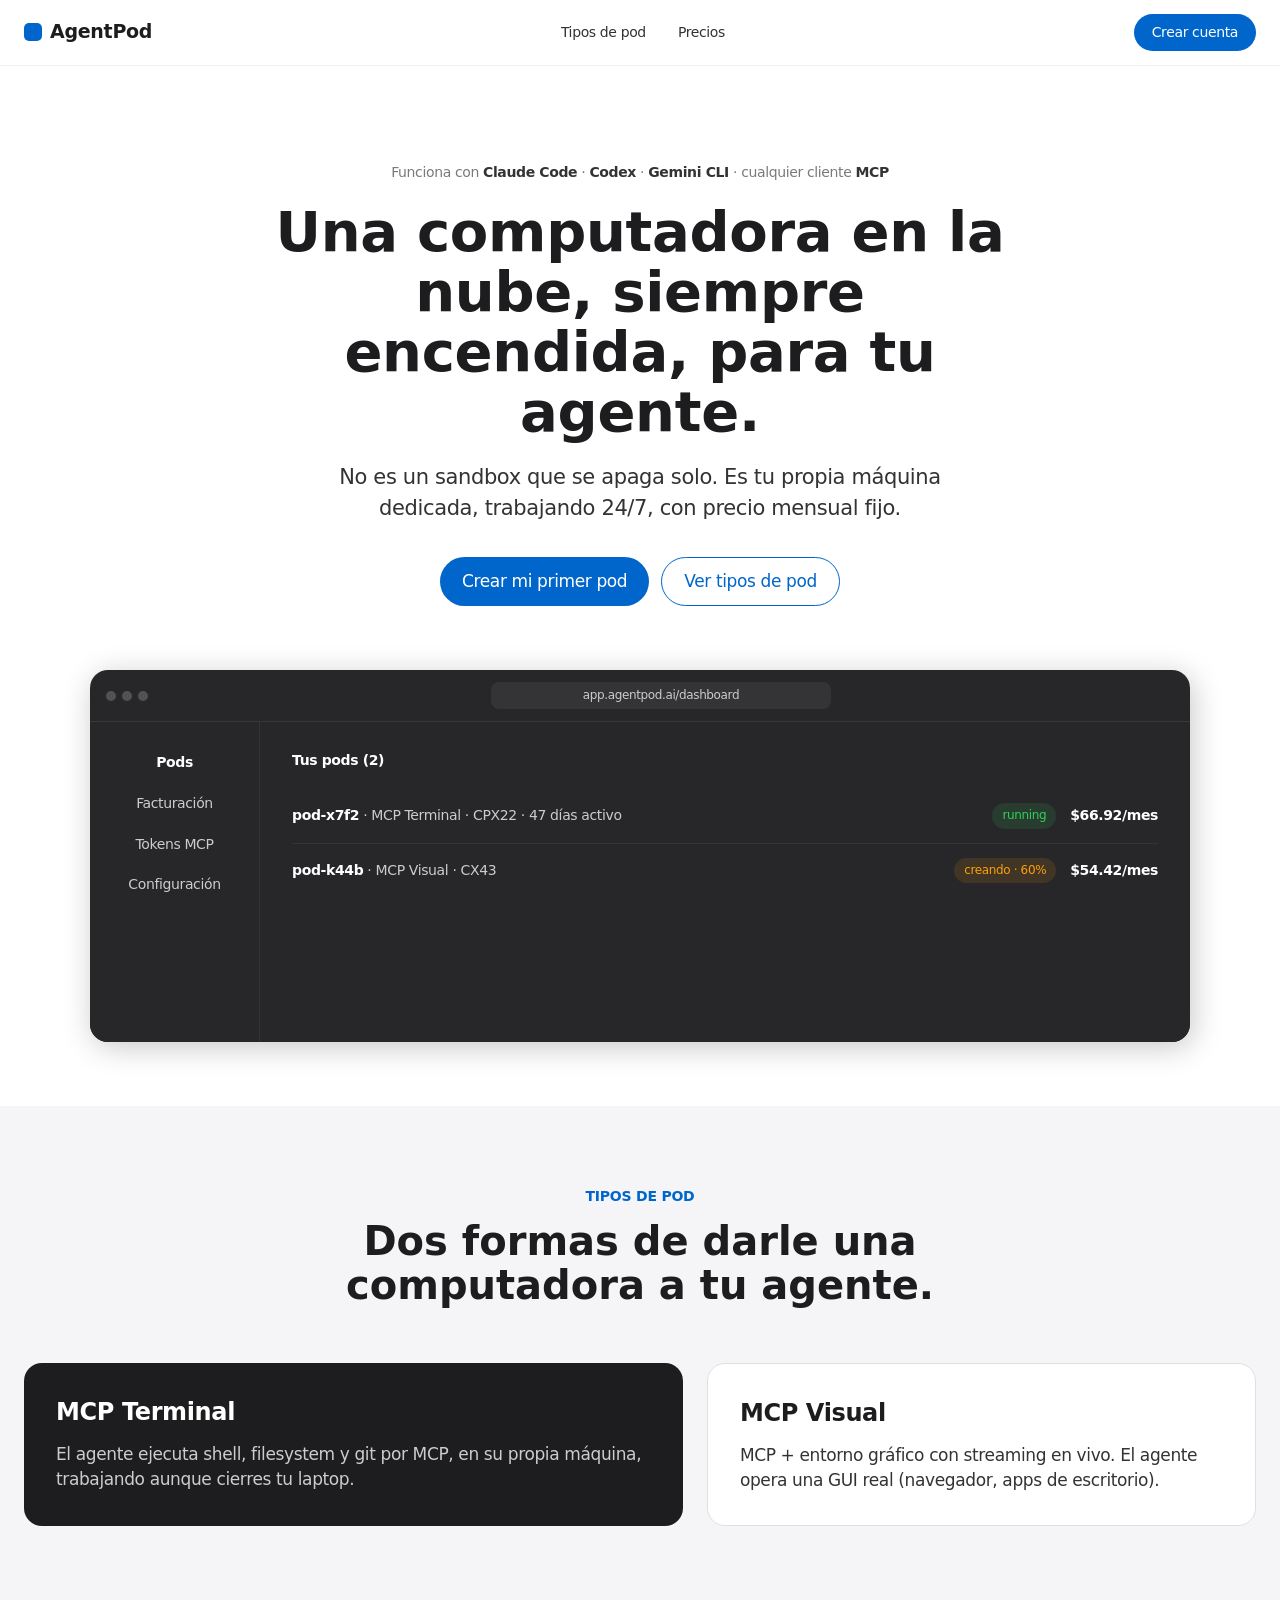
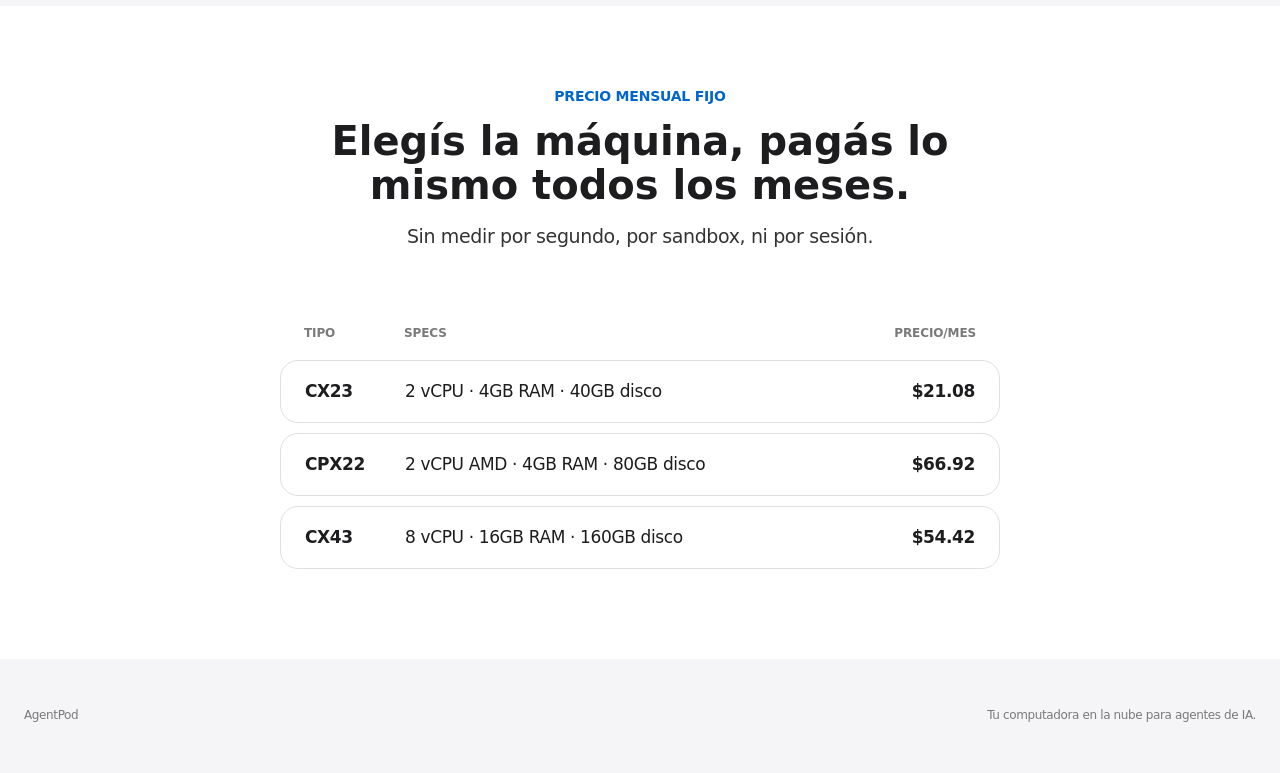
==== index.html @ 6ae2208b "Redesign landing with Apple design system: light theme, single accent, no gradients" ====
<!DOCTYPE html>
<html lang="es">
<head>
<meta charset="UTF-8">
<meta name="viewport" content="width=device-width, initial-scale=1.0">
<title>AgentPod — Tu computadora en la nube para agentes de IA</title>
<link rel="stylesheet" href="styles.css">
</head>
<body>

<nav>
  <div class="container">
    <div class="logo"><span class="logo-mark"></span>AgentPod</div>
    <div class="nav-links">
      <a href="#tipos">Tipos de pod</a>
      <a href="#precios">Precios</a>
    </div>
    <a href="#" class="btn btn-primary" style="padding:8px 18px; font-size:14px;">Crear cuenta</a>
  </div>
</nav>

<header class="hero">
  <div class="container">
    <div class="trust-line">Funciona con <b>Claude Code</b> · <b>Codex</b> · <b>Gemini CLI</b> · cualquier cliente <b>MCP</b></div>
    <h1 class="hero-title">Una computadora en la nube, siempre encendida, para tu agente.</h1>
    <p class="subtitle">No es un sandbox que se apaga solo. Es tu propia máquina dedicada, trabajando 24/7, con precio mensual fijo.</p>
    <div class="cta-row">
      <a href="#" class="btn btn-primary">Crear mi primer pod</a>
      <a href="#tipos" class="btn btn-secondary">Ver tipos de pod</a>
    </div>

    <div class="product-shot">
      <div class="browser-chrome">
        <div class="browser-bar">
          <div class="browser-dots"><span></span><span></span><span></span></div>
          <div class="browser-url">app.agentpod.ai/dashboard</div>
        </div>
        <div class="app-body">
          <div class="app-sidebar">
            <div class="active">Pods</div>
            <div>Facturación</div>
            <div>Tokens MCP</div>
            <div>Configuración</div>
          </div>
          <div class="app-main">
            <div class="app-main-title">Tus pods (2)</div>
            <div class="pod-item">
              <div><span class="pod-id">pod-x7f2</span> · MCP Terminal · CPX22 · 47 días activo</div>
              <div style="display:flex; align-items:center; gap:14px;">
                <span class="pod-status running">running</span>
                <span class="pod-price">$66.92/mes</span>
              </div>
            </div>
            <div class="pod-item">
              <div><span class="pod-id">pod-k44b</span> · MCP Visual · CX43</div>
              <div style="display:flex; align-items:center; gap:14px;">
                <span class="pod-status creating">creando · 60%</span>
                <span class="pod-price">$54.42/mes</span>
              </div>
            </div>
          </div>
        </div>
      </div>
    </div>
  </div>
</header>

<section id="tipos" class="parchment">
  <div class="container">
    <div class="eyebrow">TIPOS DE POD</div>
    <h2 class="section-title">Dos formas de darle una computadora a tu agente.</h2>
    <div class="pod-types">
      <div class="pod-card featured">
        <h3>MCP Terminal</h3>
        <p>El agente ejecuta shell, filesystem y git por MCP, en su propia máquina, trabajando aunque cierres tu laptop.</p>
      </div>
      <div class="pod-card">
        <h3>MCP Visual</h3>
        <p>MCP + entorno gráfico con streaming en vivo. El agente opera una GUI real (navegador, apps de escritorio).</p>
      </div>
    </div>
  </div>
</section>

<section id="precios" class="light">
  <div class="container">
    <div class="eyebrow">PRECIO MENSUAL FIJO</div>
    <h2 class="section-title">Elegís la máquina, pagás lo mismo todos los meses.</h2>
    <p class="section-sub">Sin medir por segundo, por sandbox, ni por sesión.</p>
    <div class="pricing-table">
      <div class="price-row header">
        <div>tipo</div>
        <div>specs</div>
        <div class="price">precio/mes</div>
      </div>
      <div class="price-row">
        <div class="type">CX23</div>
        <div>2 vCPU · 4GB RAM · 40GB disco</div>
        <div class="price">$21.08</div>
      </div>
      <div class="price-row">
        <div class="type">CPX22</div>
        <div>2 vCPU AMD · 4GB RAM · 80GB disco</div>
        <div class="price">$66.92</div>
      </div>
      <div class="price-row">
        <div class="type">CX43</div>
        <div>8 vCPU · 16GB RAM · 160GB disco</div>
        <div class="price">$54.42</div>
      </div>
    </div>
  </div>
</section>

<footer>
  <div class="container">
    <div>AgentPod</div>
    <div>Tu computadora en la nube para agentes de IA.</div>
  </div>
</footer>

</body>
</html>
---- styles.css ----
:root {
  --blue: #0066cc;
  --blue-focus: #0071e3;
  --white: #ffffff;
  --parchment: #f5f5f7;
  --pearl: #fafafc;
  --tile-dark-1: #272729;
  --tile-dark-2: #2a2a2c;
  --ink: #1d1d1f;
  --white-text: #ffffff;
  --muted-dark: #cccccc;
  --muted-light: #333333;
  --disabled: #7a7a7a;
  --divider: #f0f0f0;
  --hairline: #e0e0e0;
}

* { margin: 0; padding: 0; box-sizing: border-box; }

body {
  font-family: -apple-system, BlinkMacSystemFont, "SF Pro Text", "Inter", system-ui, sans-serif;
  font-size: 17px;
  line-height: 1.47;
  letter-spacing: -0.374px;
  color: var(--ink);
  background: var(--white);
  -webkit-font-smoothing: antialiased;
}

.display { font-family: -apple-system, BlinkMacSystemFont, "SF Pro Display", "Inter", system-ui, sans-serif; }

.container { max-width: 1440px; margin: 0 auto; padding: 0 24px; }

/* NAV */
nav {
  position: sticky; top: 0; z-index: 10;
  background: rgba(255,255,255,0.8);
  backdrop-filter: blur(20px);
  border-bottom: 1px solid var(--divider);
  padding: 14px 0;
}
nav .container { display: flex; justify-content: space-between; align-items: center; }
.logo { font-family: -apple-system, BlinkMacSystemFont, "SF Pro Display", system-ui, sans-serif; font-weight: 600; font-size: 19px; letter-spacing: -0.28px; display: flex; align-items: center; gap: 8px; color: var(--ink); }
.logo-mark { width: 18px; height: 18px; border-radius: 5px; background: var(--blue); flex-shrink: 0; }
.nav-links { display: flex; gap: 32px; font-size: 14px; color: var(--muted-light); }
.nav-links a { color: inherit; text-decoration: none; }
.nav-links a:hover { color: var(--ink); }

/* BUTTONS */
.btn {
  display: inline-flex; align-items: center; justify-content: center;
  font-size: 17px; font-weight: 400;
  padding: 11px 22px;
  border-radius: 9999px;
  text-decoration: none;
  cursor: pointer;
  transition: transform 0.15s;
}
.btn:active { transform: scale(0.95); }
.btn-primary { background: var(--blue); color: var(--white-text); border: none; }
.btn-primary:hover { background: #0071e3; }
.btn-secondary { background: transparent; color: var(--blue); border: 1px solid var(--blue); }
.btn-utility { background: var(--ink); color: var(--white-text); font-size: 14px; padding: 8px 15px; border-radius: 8px; }

/* HERO */
header.hero { padding: 96px 0 64px; text-align: center; background: var(--white); }
.trust-line { font-size: 14px; color: var(--disabled); margin-bottom: 20px; }
.trust-line b { color: var(--muted-light); font-weight: 600; }
h1.hero-title {
  font-family: -apple-system, BlinkMacSystemFont, "SF Pro Display", system-ui, sans-serif;
  font-size: 56px; font-weight: 600; line-height: 1.07; letter-spacing: -0.28px;
  max-width: 780px; margin: 0 auto;
}
.hero-title .accent { color: var(--blue); }
.subtitle { font-size: 21px; font-weight: 300; line-height: 1.5; color: var(--muted-light); max-width: 620px; margin: 20px auto 0; }
.cta-row { margin-top: 32px; display: flex; gap: 12px; justify-content: center; }

/* PRODUCT SHOT — the ONE shadow in the whole system */
.product-shot {
  margin: 64px auto 0;
  max-width: 1100px;
  border-radius: 18px;
  overflow: hidden;
  box-shadow: 3px 5px 30px 0 rgba(0,0,0,0.22);
}
.browser-chrome { background: var(--tile-dark-1); }
.browser-bar { display: flex; align-items: center; padding: 12px 16px; border-bottom: 1px solid rgba(255,255,255,0.08); }
.browser-dots { display: flex; gap: 6px; }
.browser-dots span { width: 10px; height: 10px; border-radius: 50%; background: rgba(255,255,255,0.2); }
.browser-url { font-size: 12px; color: var(--muted-dark); background: rgba(255,255,255,0.06); border-radius: 8px; padding: 5px 14px; flex: 1; max-width: 340px; margin: 0 auto; text-align: center; }
.app-body { display: flex; background: var(--tile-dark-1); min-height: 320px; }
.app-sidebar { width: 170px; flex-shrink: 0; border-right: 1px solid rgba(255,255,255,0.06); padding: 20px 0; }
.app-sidebar div { padding: 10px 20px; font-size: 14px; color: var(--muted-dark); }
.app-sidebar div.active { color: var(--white-text); font-weight: 600; }
.app-main { flex: 1; padding: 28px 32px; text-align: left; }
.app-main-title { font-size: 14px; font-weight: 600; color: var(--white-text); margin-bottom: 18px; }
.pod-item { display: flex; align-items: center; justify-content: space-between; padding: 14px 0; border-bottom: 1px solid rgba(255,255,255,0.06); font-size: 14px; color: var(--muted-dark); }
.pod-item:last-child { border-bottom: none; }
.pod-id { font-weight: 600; color: var(--white-text); }
.pod-status { font-size: 12px; padding: 4px 10px; border-radius: 9999px; }
.pod-status.running { color: #30d158; background: rgba(48,209,88,0.12); }
.pod-status.creating { color: #ff9f0a; background: rgba(255,159,10,0.12); }
.pod-price { font-weight: 600; color: var(--white-text); }

/* SECTIONS — alternating tiles, no borders as dividers */
section { padding: 80px 0; }
section.light { background: var(--white); }
section.parchment { background: var(--parchment); }
section.dark { background: var(--tile-dark-1); color: var(--white-text); }
.eyebrow { font-size: 14px; font-weight: 600; letter-spacing: -0.224px; color: var(--blue); margin-bottom: 12px; text-align: center; }
section.dark .eyebrow { color: #2997ff; }
h2.section-title {
  font-family: -apple-system, BlinkMacSystemFont, "SF Pro Display", system-ui, sans-serif;
  font-size: 40px; font-weight: 600; letter-spacing: 0; line-height: 1.1;
  text-align: center; max-width: 720px; margin: 0 auto;
}
.section-sub { text-align: center; font-size: 19px; font-weight: 400; color: var(--muted-light); max-width: 560px; margin: 16px auto 0; }
section.dark .section-sub { color: var(--muted-dark); }

/* Pod types — utility cards, not a plain 3-col grid */
.pod-types { display: grid; grid-template-columns: 1.2fr 1fr; gap: 24px; margin-top: 56px; }
.pod-card { background: var(--white); border: 1px solid var(--hairline); border-radius: 18px; padding: 32px; }
.pod-card.featured { background: var(--ink); color: var(--white-text); border: none; }
.pod-card h3 { font-family: -apple-system, BlinkMacSystemFont, "SF Pro Display", system-ui, sans-serif; font-size: 24px; font-weight: 600; margin-bottom: 12px; }
.pod-card p { font-size: 17px; color: var(--muted-light); line-height: 1.47; }
.pod-card.featured p { color: var(--muted-dark); }

/* Pricing table — utility card style */
.pricing-table { margin-top: 56px; max-width: 720px; margin-left: auto; margin-right: auto; }
.price-row { display: grid; grid-template-columns: 100px 1fr 140px; align-items: center; padding: 18px 24px; font-size: 17px; }
.price-row.header { font-size: 12px; font-weight: 600; color: var(--disabled); letter-spacing: -0.12px; text-transform: uppercase; }
.price-row:not(.header) { background: var(--white); border: 1px solid var(--hairline); border-radius: 18px; margin-bottom: 10px; }
.price-row .type { font-weight: 600; }
.price-row .price { text-align: right; font-weight: 600; }

footer { padding: 48px 0; background: var(--parchment); }
footer .container { display: flex; justify-content: space-between; align-items: center; font-size: 12px; color: var(--disabled); }
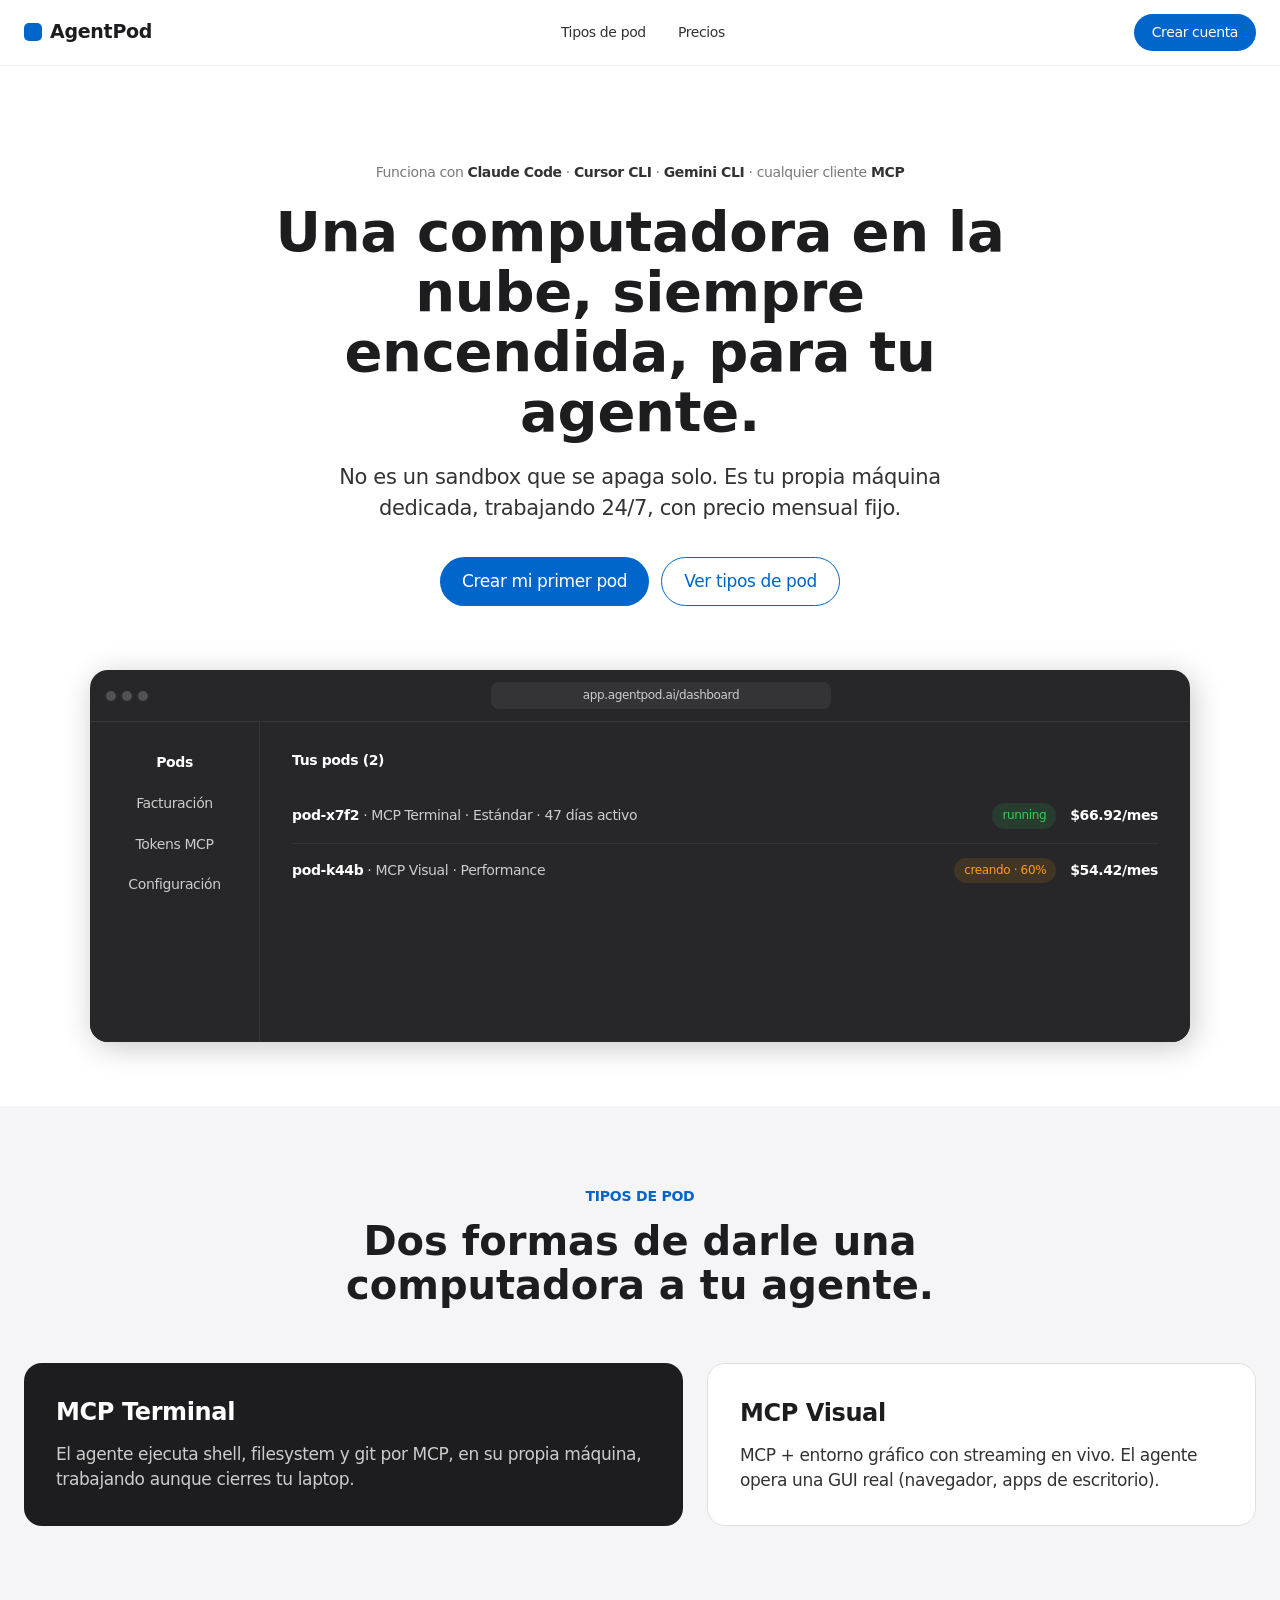
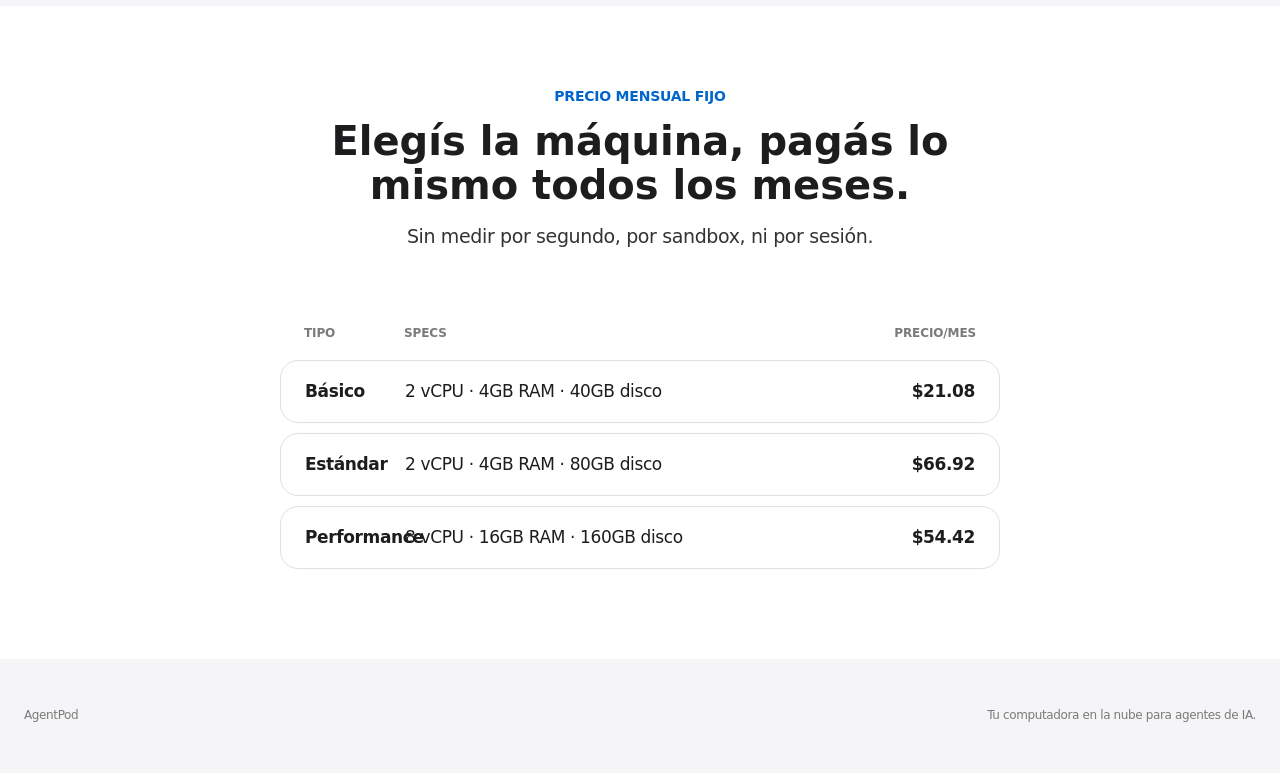
==== commit d82e7411: "Completar flujo del demo: login/dashboard/pod con estilo Apple, arreglar CTAs sin destino y specs co" ====
--- a/index.html
+++ b/index.html
@@ -15,17 +15,17 @@
       <a href="#tipos">Tipos de pod</a>
       <a href="#precios">Precios</a>
     </div>
-    <a href="#" class="btn btn-primary" style="padding:8px 18px; font-size:14px;">Crear cuenta</a>
+    <a href="login.html" class="btn btn-primary" style="padding:8px 18px; font-size:14px;">Crear cuenta</a>
   </div>
 </nav>
 
 <header class="hero">
   <div class="container">
-    <div class="trust-line">Funciona con <b>Claude Code</b> · <b>Codex</b> · <b>Gemini CLI</b> · cualquier cliente <b>MCP</b></div>
+    <div class="trust-line">Funciona con <b>Claude Code</b> · <b>Cursor CLI</b> · <b>Gemini CLI</b> · cualquier cliente <b>MCP</b></div>
     <h1 class="hero-title">Una computadora en la nube, siempre encendida, para tu agente.</h1>
     <p class="subtitle">No es un sandbox que se apaga solo. Es tu propia máquina dedicada, trabajando 24/7, con precio mensual fijo.</p>
     <div class="cta-row">
-      <a href="#" class="btn btn-primary">Crear mi primer pod</a>
+      <a href="login.html" class="btn btn-primary">Crear mi primer pod</a>
       <a href="#tipos" class="btn btn-secondary">Ver tipos de pod</a>
     </div>
 
@@ -45,14 +45,14 @@
           <div class="app-main">
             <div class="app-main-title">Tus pods (2)</div>
             <div class="pod-item">
-              <div><span class="pod-id">pod-x7f2</span> · MCP Terminal · CPX22 · 47 días activo</div>
+              <div><span class="pod-id">pod-x7f2</span> · MCP Terminal · Estándar · 47 días activo</div>
               <div style="display:flex; align-items:center; gap:14px;">
                 <span class="pod-status running">running</span>
                 <span class="pod-price">$66.92/mes</span>
               </div>
             </div>
             <div class="pod-item">
-              <div><span class="pod-id">pod-k44b</span> · MCP Visual · CX43</div>
+              <div><span class="pod-id">pod-k44b</span> · MCP Visual · Performance</div>
               <div style="display:flex; align-items:center; gap:14px;">
                 <span class="pod-status creating">creando · 60%</span>
                 <span class="pod-price">$54.42/mes</span>
@@ -94,17 +94,17 @@
         <div class="price">precio/mes</div>
       </div>
       <div class="price-row">
-        <div class="type">CX23</div>
+        <div class="type">Básico</div>
         <div>2 vCPU · 4GB RAM · 40GB disco</div>
         <div class="price">$21.08</div>
       </div>
       <div class="price-row">
-        <div class="type">CPX22</div>
-        <div>2 vCPU AMD · 4GB RAM · 80GB disco</div>
+        <div class="type">Estándar</div>
+        <div>2 vCPU · 4GB RAM · 80GB disco</div>
         <div class="price">$66.92</div>
       </div>
       <div class="price-row">
-        <div class="type">CX43</div>
+        <div class="type">Performance</div>
         <div>8 vCPU · 16GB RAM · 160GB disco</div>
         <div class="price">$54.42</div>
       </div>
--- a/styles.css
+++ b/styles.css
@@ -135,3 +135,93 @@
 
 footer { padding: 48px 0; background: var(--parchment); }
 footer .container { display: flex; justify-content: space-between; align-items: center; font-size: 12px; color: var(--disabled); }
+
+/* ============ APP SHELL (login, configurador, dashboard, pod, facturación) ============ */
+.mono { font-family: "SF Mono", "IBM Plex Mono", monospace; }
+.page-main { padding: 48px 0 96px; }
+.page-header { margin-bottom: 40px; }
+.page-header h1 {
+  font-family: -apple-system, BlinkMacSystemFont, "SF Pro Display", system-ui, sans-serif;
+  font-size: 32px; font-weight: 600; letter-spacing: -0.28px;
+}
+.page-header p { font-size: 16px; color: var(--muted-light); margin-top: 8px; }
+
+/* Auth card (login) */
+.auth-wrap { min-height: calc(100vh - 66px); display: flex; align-items: center; justify-content: center; padding: 40px 0; }
+.auth-card { max-width: 380px; width: 100%; padding: 0 24px; text-align: center; }
+.auth-card h1 { font-size: 26px; font-weight: 600; margin-bottom: 8px; }
+.auth-card .subtitle-sm { font-size: 15px; color: var(--muted-light); margin-bottom: 32px; }
+.oauth-btn {
+  display: flex; align-items: center; justify-content: center; gap: 10px;
+  width: 100%; padding: 13px; border-radius: 12px; border: 1px solid var(--hairline);
+  background: var(--white); color: var(--ink); font-size: 15px; font-weight: 500;
+  text-decoration: none; margin-bottom: 12px; cursor: pointer;
+}
+.oauth-btn:hover { border-color: var(--disabled); }
+.auth-fine { font-size: 12.5px; color: var(--disabled); line-height: 1.5; margin-top: 24px; }
+.auth-fine a { color: var(--blue); text-decoration: none; }
+
+/* Configurador */
+.type-tabs { display: flex; gap: 8px; margin-bottom: 24px; }
+.type-tab { padding: 10px 20px; border-radius: 9999px; font-size: 14px; font-weight: 500; color: var(--muted-light); background: var(--parchment); cursor: pointer; }
+.type-tab.active { background: var(--ink); color: var(--white-text); }
+.spec-list { display: flex; flex-direction: column; gap: 10px; }
+.spec-row { display: flex; justify-content: space-between; align-items: center; padding: 18px 22px; border: 1px solid var(--hairline); border-radius: 14px; cursor: pointer; }
+.spec-row.selected { border-color: var(--blue); background: rgba(0,102,204,0.04); }
+.spec-row-left { display: flex; align-items: center; gap: 16px; }
+.radio { width: 18px; height: 18px; border-radius: 50%; border: 2px solid var(--hairline); flex-shrink: 0; }
+.spec-row.selected .radio { border-color: var(--blue); box-shadow: inset 0 0 0 3px var(--white), inset 0 0 0 3px var(--white); background: var(--blue); }
+.spec-type { font-weight: 600; min-width: 90px; }
+.spec-detail { font-size: 14px; color: var(--muted-light); }
+.spec-price { font-weight: 600; }
+
+.config-layout { display: grid; grid-template-columns: 1fr 340px; gap: 40px; align-items: start; }
+.summary-card { position: sticky; top: 88px; background: var(--parchment); border-radius: 18px; padding: 28px; }
+.summary-card h3 { font-size: 13px; font-weight: 600; margin-bottom: 16px; color: var(--muted-light); text-transform: uppercase; letter-spacing: 0.02em; }
+.summary-line { display: flex; justify-content: space-between; padding: 10px 0; border-bottom: 1px solid var(--divider); font-size: 14px; }
+.summary-total { display: flex; justify-content: space-between; padding: 16px 0 4px; font-weight: 600; font-size: 17px; }
+.summary-card .btn { width: 100%; margin-top: 14px; text-decoration: none; }
+
+/* Tablas simples (facturación, actividad) */
+.pod-list-page { border: 1px solid var(--hairline); border-radius: 14px; overflow: hidden; }
+.invoice-row { display: grid; grid-template-columns: 1fr 1fr 1fr 1fr; padding: 14px 20px; font-size: 14px; border-bottom: 1px solid var(--divider); }
+.invoice-row:last-child { border-bottom: none; }
+.info-row { display: flex; justify-content: space-between; padding: 12px 0; border-bottom: 1px solid var(--divider); font-size: 14px; }
+
+/* App nav (post-login) */
+.app-nav .nav-links a.active-link { color: var(--ink); font-weight: 500; }
+
+/* Dashboard: banners + pod rows con los 3 ejes */
+.banner { padding: 14px 20px; border-radius: 12px; font-size: 14px; margin-bottom: 12px; }
+.banner.warning { background: #fff8e6; color: #9a6700; }
+.banner.critical { background: #fff0f0; color: #cf222e; }
+.pod-row { display: flex; justify-content: space-between; align-items: center; gap: 20px; padding: 20px 24px; border: 1px solid var(--hairline); border-radius: 14px; margin-bottom: 12px; text-decoration: none; color: inherit; }
+.pod-row:hover { border-color: var(--blue); }
+.pod-row-left .pod-name { font-weight: 600; font-size: 16px; }
+.pod-row-left .pod-meta { font-size: 13px; color: var(--muted-light); margin-top: 4px; }
+.badges { display: flex; gap: 8px; flex-shrink: 0; }
+.badge { font-size: 12px; font-weight: 500; padding: 5px 12px; border-radius: 9999px; white-space: nowrap; }
+.badge.running, .badge.active, .badge.healthy { color: #1a7f37; background: rgba(26,127,55,0.1); }
+.badge.restricted, .badge.degraded { color: #9a6700; background: rgba(154,103,0,0.1); }
+.badge.failed, .badge.archived { color: #cf222e; background: rgba(207,34,46,0.1); }
+.badge.provisioning, .badge.resizing, .badge.archiving { color: #0969da; background: rgba(9,105,218,0.1); }
+.pod-row-right { display: flex; align-items: center; gap: 20px; }
+.pod-row-price { font-weight: 600; font-size: 14px; }
+
+/* Detalle del pod */
+.pod-sections { display: flex; flex-direction: column; gap: 24px; }
+.pod-section { border: 1px solid var(--hairline); border-radius: 16px; padding: 28px; }
+.pod-section h3 { font-size: 16px; font-weight: 600; margin-bottom: 18px; }
+.pod-section h3 .section-hint { font-size: 12.5px; font-weight: 400; color: var(--disabled); margin-left: 8px; }
+.terminal-mock { background: var(--ink); color: #d1d1d1; border-radius: 12px; padding: 20px; font-family: "SF Mono", monospace; font-size: 13px; line-height: 1.7; overflow-x: auto; }
+.terminal-mock .prompt { color: #30d158; }
+.token-row { display: flex; justify-content: space-between; align-items: center; padding: 12px 0; border-bottom: 1px solid var(--divider); flex-wrap: wrap; gap: 10px; }
+.token-row:last-child { border-bottom: none; }
+.token-value { font-family: "SF Mono", monospace; font-size: 13.5px; background: var(--parchment); padding: 8px 14px; border-radius: 8px; }
+.activity-row { display: grid; grid-template-columns: 130px 1fr 90px; padding: 10px 0; font-size: 13px; border-bottom: 1px solid var(--divider); color: var(--muted-light); }
+.activity-row:last-child { border-bottom: none; }
+.btn-sm { font-size: 13px; padding: 7px 14px; }
+.btn-danger { background: transparent; color: #cf222e; border: 1px solid #cf222e; }
+.resize-grid { display: grid; grid-template-columns: 1fr 1fr; gap: 16px; margin-bottom: 18px; }
+.resize-col { background: var(--parchment); border-radius: 12px; padding: 16px 18px; }
+.resize-col .label { font-size: 12px; color: var(--disabled); text-transform: uppercase; letter-spacing: 0.02em; margin-bottom: 6px; }
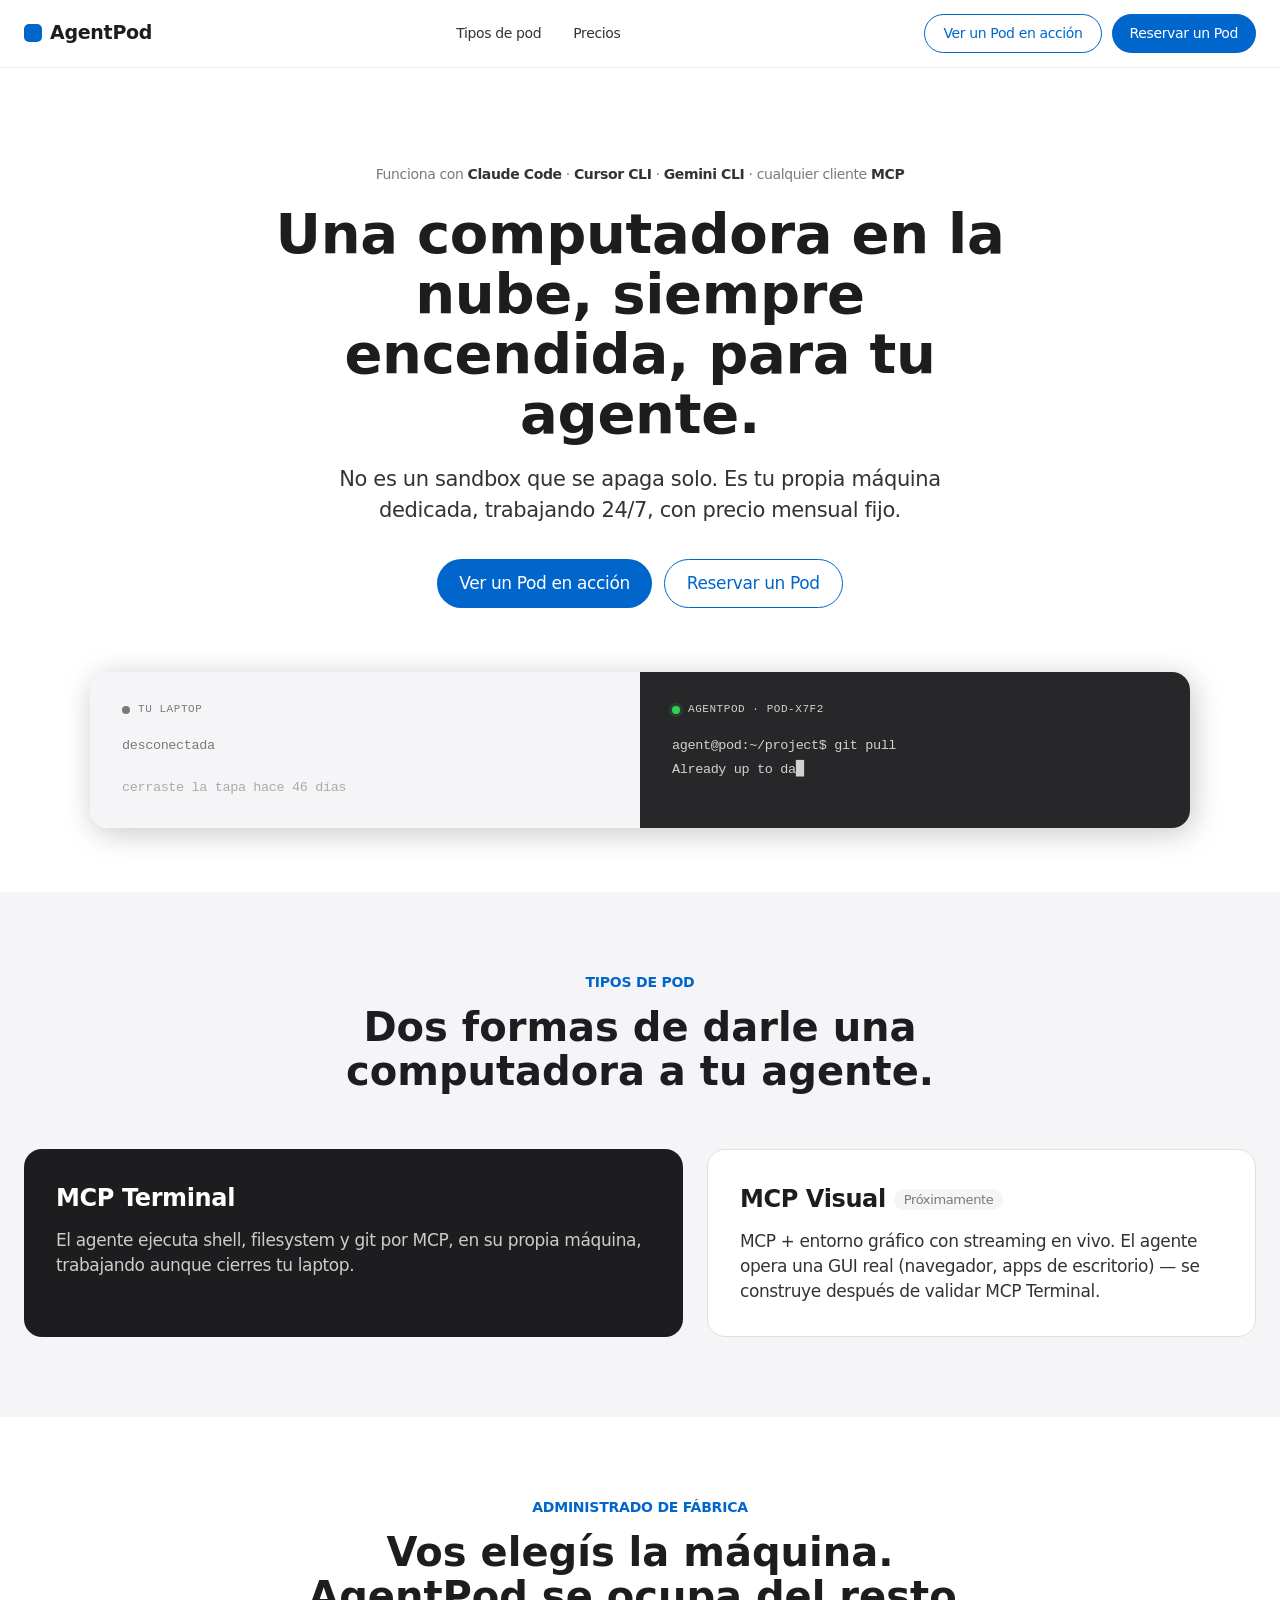
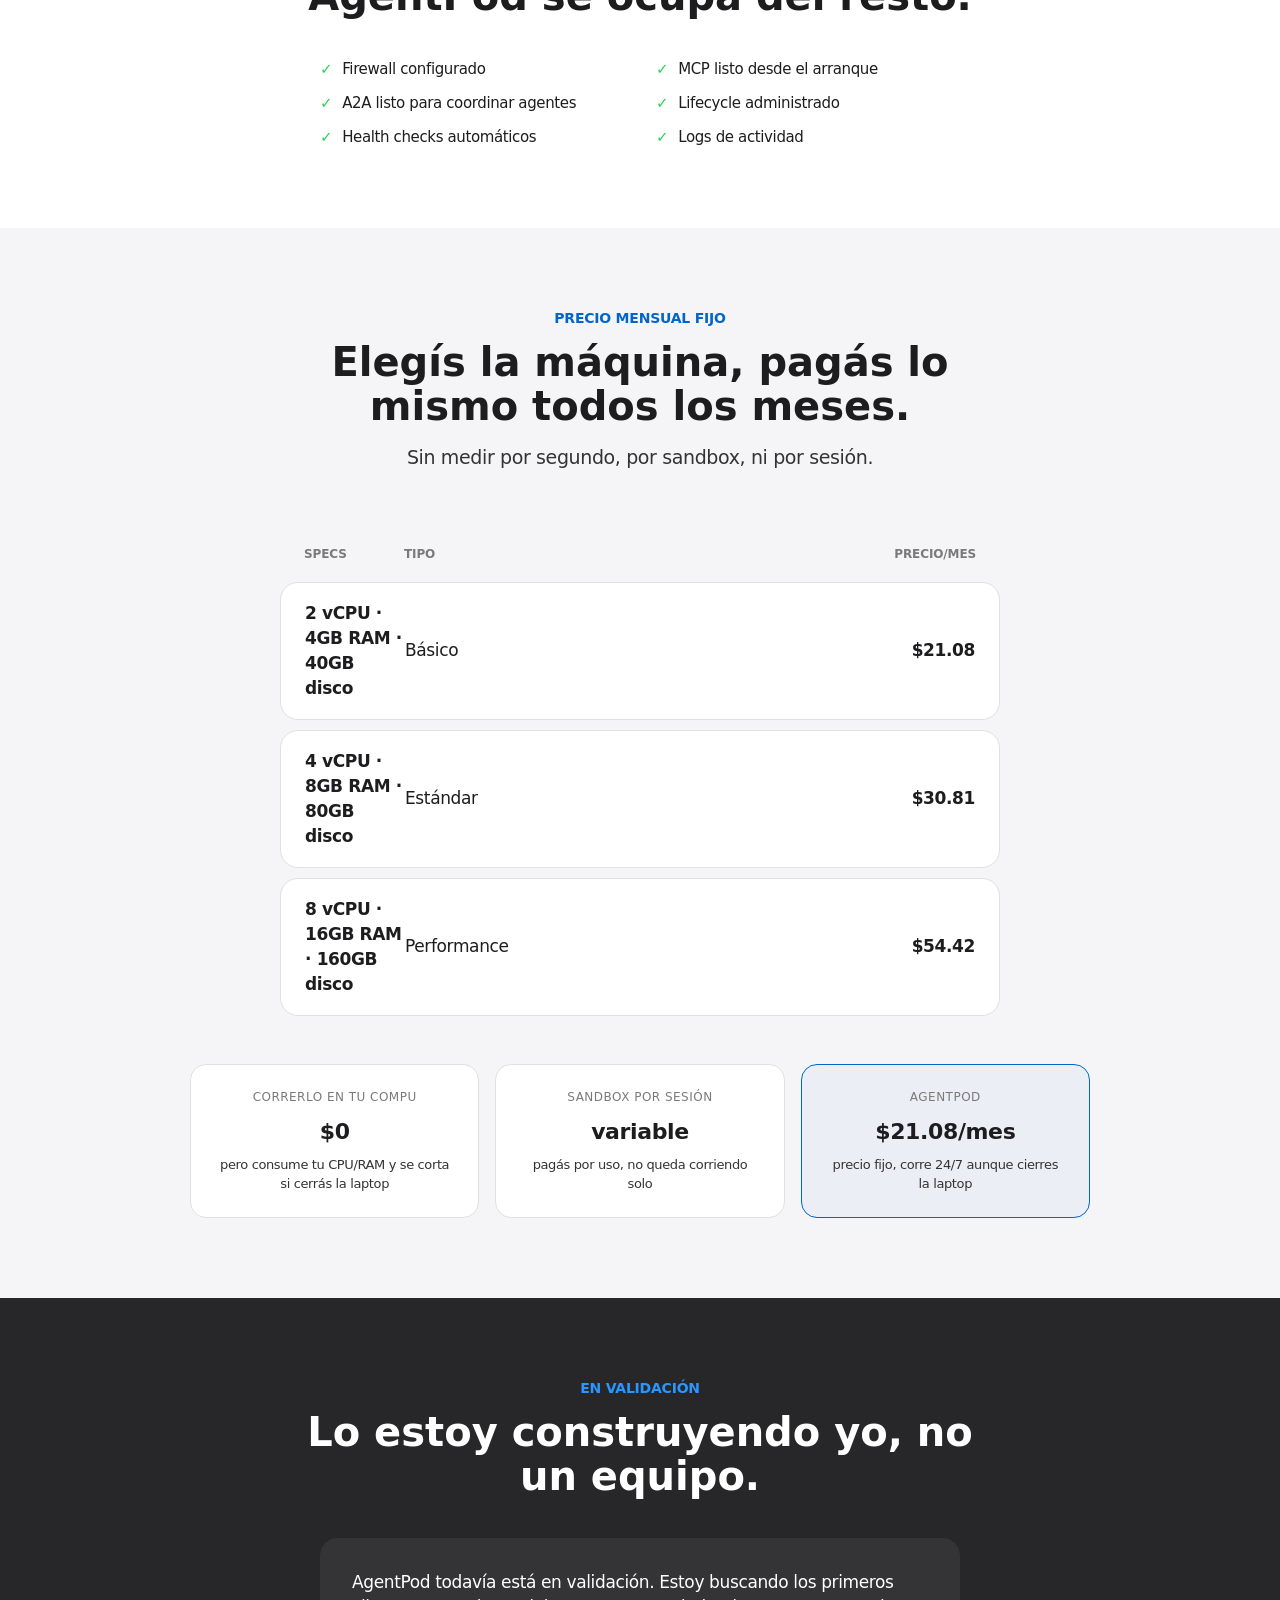
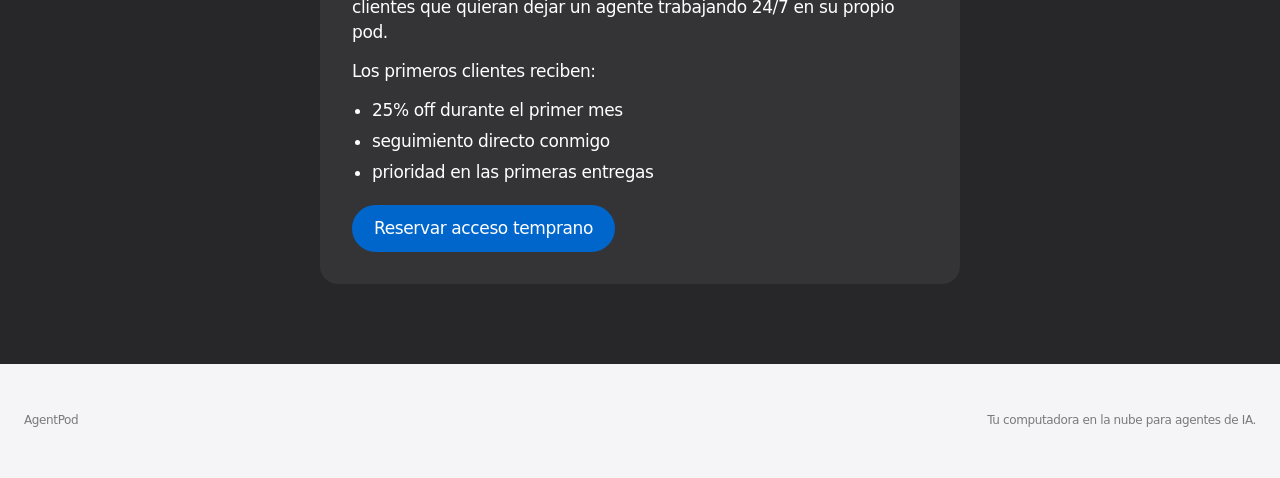
==== commit 215bb1a4: "Implementar plan de mejoras del demo (revisión externa verificada contra la spec) - Corrige precios/" ====
--- a/index.html
+++ b/index.html
@@ -15,7 +15,10 @@
       <a href="#tipos">Tipos de pod</a>
       <a href="#precios">Precios</a>
     </div>
-    <a href="login.html" class="btn btn-primary" style="padding:8px 18px; font-size:14px;">Crear cuenta</a>
+    <div style="display:flex; gap:10px;">
+      <a href="pod.html" class="btn btn-secondary" style="padding:8px 18px; font-size:14px;">Ver un Pod en acción</a>
+      <a href="login.html" class="btn btn-primary" style="padding:8px 18px; font-size:14px;">Reservar un Pod</a>
+    </div>
   </div>
 </nav>
 
@@ -25,41 +28,19 @@
     <h1 class="hero-title">Una computadora en la nube, siempre encendida, para tu agente.</h1>
     <p class="subtitle">No es un sandbox que se apaga solo. Es tu propia máquina dedicada, trabajando 24/7, con precio mensual fijo.</p>
     <div class="cta-row">
-      <a href="login.html" class="btn btn-primary">Crear mi primer pod</a>
-      <a href="#tipos" class="btn btn-secondary">Ver tipos de pod</a>
+      <a href="pod.html" class="btn btn-primary">Ver un Pod en acción</a>
+      <a href="login.html" class="btn btn-secondary">Reservar un Pod</a>
     </div>
 
-    <div class="product-shot">
-      <div class="browser-chrome">
-        <div class="browser-bar">
-          <div class="browser-dots"><span></span><span></span><span></span></div>
-          <div class="browser-url">app.agentpod.ai/dashboard</div>
-        </div>
-        <div class="app-body">
-          <div class="app-sidebar">
-            <div class="active">Pods</div>
-            <div>Facturación</div>
-            <div>Tokens MCP</div>
-            <div>Configuración</div>
-          </div>
-          <div class="app-main">
-            <div class="app-main-title">Tus pods (2)</div>
-            <div class="pod-item">
-              <div><span class="pod-id">pod-x7f2</span> · MCP Terminal · Estándar · 47 días activo</div>
-              <div style="display:flex; align-items:center; gap:14px;">
-                <span class="pod-status running">running</span>
-                <span class="pod-price">$66.92/mes</span>
-              </div>
-            </div>
-            <div class="pod-item">
-              <div><span class="pod-id">pod-k44b</span> · MCP Visual · Performance</div>
-              <div style="display:flex; align-items:center; gap:14px;">
-                <span class="pod-status creating">creando · 60%</span>
-                <span class="pod-price">$54.42/mes</span>
-              </div>
-            </div>
-          </div>
-        </div>
+    <div class="continuity">
+      <div class="continuity-col off">
+        <div class="continuity-label"><span class="dot off"></span>TU LAPTOP</div>
+        <div>desconectada</div>
+        <div style="margin-top:18px; opacity:.6;">cerraste la tapa hace 46 días</div>
+      </div>
+      <div class="continuity-col on">
+        <div class="continuity-label"><span class="dot on"></span>AGENTPOD · pod-x7f2</div>
+        <div data-typewriter='["agent@pod:~/project$ git pull","Already up to date.","agent@pod:~/project$ npm test","✓ 184 tests passed","agent@pod:~/project$ claude","Trabajando en autenticación..."]'></div>
       </div>
     </div>
   </div>
@@ -75,39 +56,89 @@
         <p>El agente ejecuta shell, filesystem y git por MCP, en su propia máquina, trabajando aunque cierres tu laptop.</p>
       </div>
       <div class="pod-card">
-        <h3>MCP Visual</h3>
-        <p>MCP + entorno gráfico con streaming en vivo. El agente opera una GUI real (navegador, apps de escritorio).</p>
+        <h3>MCP Visual <span style="font-size:13px; font-weight:500; color:var(--disabled); background:var(--parchment); padding:3px 10px; border-radius:9999px; vertical-align:middle;">Próximamente</span></h3>
+        <p>MCP + entorno gráfico con streaming en vivo. El agente opera una GUI real (navegador, apps de escritorio) — se construye después de validar MCP Terminal.</p>
       </div>
     </div>
   </div>
 </section>
 
-<section id="precios" class="light">
+<section class="light">
+  <div class="container">
+    <div class="eyebrow">ADMINISTRADO DE FÁBRICA</div>
+    <h2 class="section-title">Vos elegís la máquina. AgentPod se ocupa del resto.</h2>
+    <div class="managed-list">
+      <div class="managed-item"><span class="check">✓</span> Firewall configurado</div>
+      <div class="managed-item"><span class="check">✓</span> MCP listo desde el arranque</div>
+      <div class="managed-item"><span class="check">✓</span> A2A listo para coordinar agentes</div>
+      <div class="managed-item"><span class="check">✓</span> Lifecycle administrado</div>
+      <div class="managed-item"><span class="check">✓</span> Health checks automáticos</div>
+      <div class="managed-item"><span class="check">✓</span> Logs de actividad</div>
+    </div>
+  </div>
+</section>
+
+<section id="precios" class="parchment">
   <div class="container">
     <div class="eyebrow">PRECIO MENSUAL FIJO</div>
     <h2 class="section-title">Elegís la máquina, pagás lo mismo todos los meses.</h2>
     <p class="section-sub">Sin medir por segundo, por sandbox, ni por sesión.</p>
     <div class="pricing-table">
       <div class="price-row header">
+        <div>specs</div>
         <div>tipo</div>
-        <div>specs</div>
         <div class="price">precio/mes</div>
       </div>
       <div class="price-row">
-        <div class="type">Básico</div>
-        <div>2 vCPU · 4GB RAM · 40GB disco</div>
+        <div class="type">2 vCPU · 4GB RAM · 40GB disco</div>
+        <div>Básico</div>
         <div class="price">$21.08</div>
       </div>
       <div class="price-row">
-        <div class="type">Estándar</div>
-        <div>2 vCPU · 4GB RAM · 80GB disco</div>
-        <div class="price">$66.92</div>
+        <div class="type">4 vCPU · 8GB RAM · 80GB disco</div>
+        <div>Estándar</div>
+        <div class="price">$30.81</div>
       </div>
       <div class="price-row">
-        <div class="type">Performance</div>
-        <div>8 vCPU · 16GB RAM · 160GB disco</div>
+        <div class="type">8 vCPU · 16GB RAM · 160GB disco</div>
+        <div>Performance</div>
         <div class="price">$54.42</div>
       </div>
+    </div>
+
+    <div class="compare-grid">
+      <div class="compare-card">
+        <div class="compare-label">Correrlo en tu compu</div>
+        <div class="compare-value">$0</div>
+        <div class="compare-note">pero consume tu CPU/RAM y se corta si cerrás la laptop</div>
+      </div>
+      <div class="compare-card">
+        <div class="compare-label">Sandbox por sesión</div>
+        <div class="compare-value">variable</div>
+        <div class="compare-note">pagás por uso, no queda corriendo solo</div>
+      </div>
+      <div class="compare-card featured">
+        <div class="compare-label">AgentPod</div>
+        <div class="compare-value">$21.08/mes</div>
+        <div class="compare-note">precio fijo, corre 24/7 aunque cierres la laptop</div>
+      </div>
+    </div>
+  </div>
+</section>
+
+<section class="dark">
+  <div class="container" style="text-align:center;">
+    <div class="eyebrow">EN VALIDACIÓN</div>
+    <h2 class="section-title">Lo estoy construyendo yo, no un equipo.</h2>
+    <div class="founder-note" style="background:rgba(255,255,255,0.06); color:inherit;">
+      <p>AgentPod todavía está en validación. Estoy buscando los primeros clientes que quieran dejar un agente trabajando 24/7 en su propio pod.</p>
+      <p>Los primeros clientes reciben:</p>
+      <ul>
+        <li>25% off durante el primer mes</li>
+        <li>seguimiento directo conmigo</li>
+        <li>prioridad en las primeras entregas</li>
+      </ul>
+      <a href="login.html" class="btn btn-primary">Reservar acceso temprano</a>
     </div>
   </div>
 </section>
@@ -119,5 +150,6 @@
   </div>
 </footer>
 
+<script src="demo.js"></script>
 </body>
 </html>
--- a/styles.css
+++ b/styles.css
@@ -34,8 +34,7 @@
 /* NAV */
 nav {
   position: sticky; top: 0; z-index: 10;
-  background: rgba(255,255,255,0.8);
-  backdrop-filter: blur(20px);
+  background: var(--white);
   border-bottom: 1px solid var(--divider);
   padding: 14px 0;
 }
@@ -225,3 +224,68 @@
 .resize-grid { display: grid; grid-template-columns: 1fr 1fr; gap: 16px; margin-bottom: 18px; }
 .resize-col { background: var(--parchment); border-radius: 12px; padding: 16px 18px; }
 .resize-col .label { font-size: 12px; color: var(--disabled); text-transform: uppercase; letter-spacing: 0.02em; margin-bottom: 6px; }
+
+/* ============ Continuidad (hero) ============ */
+.continuity { display: grid; grid-template-columns: 1fr 1fr; margin-top: 64px; max-width: 1100px; margin-left: auto; margin-right: auto; border-radius: 18px; overflow: hidden; box-shadow: 3px 5px 30px 0 rgba(0,0,0,0.22); text-align: left; }
+.continuity-col { padding: 28px 32px; font-family: "SF Mono", "IBM Plex Mono", monospace; font-size: 13.5px; line-height: 1.8; }
+.continuity-col.off { background: var(--parchment); color: var(--disabled); }
+.continuity-col.on { background: var(--tile-dark-1); color: #d1d1d1; }
+.continuity-label { font-size: 11px; text-transform: uppercase; letter-spacing: 0.05em; margin-bottom: 14px; display: flex; align-items: center; gap: 8px; }
+.dot { width: 8px; height: 8px; border-radius: 50%; display: inline-block; }
+.dot.off { background: var(--disabled); }
+.dot.on { background: #30d158; box-shadow: 0 0 0 3px rgba(48,209,88,0.15); }
+.continuity-col .prompt { color: #30d158; }
+.continuity-col.off .prompt { color: var(--disabled); }
+
+/* ============ Demo badge ============ */
+.demo-badge { display: inline-flex; align-items: center; gap: 6px; font-size: 12.5px; font-weight: 500; color: var(--blue); background: rgba(0,102,204,0.08); padding: 6px 14px; border-radius: 9999px; margin-bottom: 16px; }
+.demo-badge .dot.on { background: var(--blue); box-shadow: 0 0 0 3px rgba(0,102,204,0.15); }
+
+/* ============ Administrado / checklist ============ */
+.managed-list { display: grid; grid-template-columns: 1fr 1fr; gap: 12px 32px; max-width: 640px; margin: 40px auto 0; text-align: left; }
+.managed-item { display: flex; align-items: center; gap: 10px; font-size: 15px; }
+.managed-item .check { color: #30d158; font-weight: 700; flex-shrink: 0; }
+
+/* ============ Comparación económica ============ */
+.compare-grid { display: grid; grid-template-columns: repeat(3, 1fr); gap: 16px; margin-top: 48px; max-width: 900px; margin-left: auto; margin-right: auto; }
+.compare-card { background: var(--white); border: 1px solid var(--hairline); border-radius: 16px; padding: 24px; text-align: center; }
+.compare-card.featured { border-color: var(--blue); background: rgba(0,102,204,0.04); }
+.compare-card .compare-label { font-size: 12px; text-transform: uppercase; letter-spacing: 0.04em; color: var(--disabled); margin-bottom: 10px; }
+.compare-card .compare-value { font-size: 22px; font-weight: 600; margin-bottom: 6px; }
+.compare-card .compare-note { font-size: 13px; color: var(--muted-light); }
+
+/* ============ Provisioning checklist ============ */
+.checklist { display: flex; flex-direction: column; gap: 4px; max-width: 480px; margin: 0 auto; }
+.check-row { display: flex; align-items: center; gap: 14px; padding: 12px 0; font-size: 15px; color: var(--disabled); border-bottom: 1px solid var(--divider); }
+.check-row:last-child { border-bottom: none; }
+.check-row .check-icon { width: 20px; height: 20px; border-radius: 50%; border: 2px solid var(--hairline); flex-shrink: 0; display: flex; align-items: center; justify-content: center; font-size: 12px; }
+.check-row.done { color: var(--ink); }
+.check-row.done .check-icon { background: #30d158; border-color: #30d158; color: var(--white); }
+.check-row.active { color: var(--ink); font-weight: 500; }
+.check-row.active .check-icon { border-color: var(--blue); }
+.check-row.active .check-icon::after { content: ''; width: 8px; height: 8px; border-radius: 50%; background: var(--blue); }
+
+/* ============ Bloque JSON (config MCP) ============ */
+.json-block { background: var(--ink); color: #d1d1d1; border-radius: 12px; padding: 20px; font-family: "SF Mono", "IBM Plex Mono", monospace; font-size: 13px; line-height: 1.7; overflow-x: auto; white-space: pre; position: relative; }
+.json-block .key { color: #7ee787; }
+.json-block .str { color: #a5d6ff; }
+.copy-btn { position: absolute; top: 12px; right: 12px; font-size: 12px; padding: 5px 12px; border-radius: 8px; border: 1px solid rgba(255,255,255,0.2); background: rgba(255,255,255,0.06); color: #d1d1d1; cursor: pointer; }
+.copy-btn:hover { background: rgba(255,255,255,0.12); }
+
+/* ============ Founding / reserva ============ */
+.founder-note { max-width: 640px; margin: 40px auto 0; background: var(--parchment); border-radius: 18px; padding: 32px; text-align: left; }
+.founder-note p { margin-bottom: 14px; }
+.founder-note ul { margin: 0 0 20px 20px; }
+.founder-note li { margin-bottom: 6px; }
+
+/* Checkout */
+.checkout-card { max-width: 460px; margin: 0 auto; background: var(--white); border: 1px solid var(--hairline); border-radius: 18px; padding: 32px; }
+.checkout-line { display: flex; justify-content: space-between; padding: 10px 0; border-bottom: 1px solid var(--divider); font-size: 15px; }
+.checkout-line:last-of-type { border-bottom: none; }
+.checkout-total { text-align: center; margin: 24px 0; }
+.checkout-total .amount { font-size: 40px; font-weight: 600; }
+.checkout-total .cadence { font-size: 13px; color: var(--disabled); margin-top: 4px; }
+.checkout-fine { font-size: 12.5px; color: var(--disabled); line-height: 1.6; margin: 20px 0; }
+
+.cursor { animation: blink 1s step-start infinite; }
+@keyframes blink { 50% { opacity: 0; } }
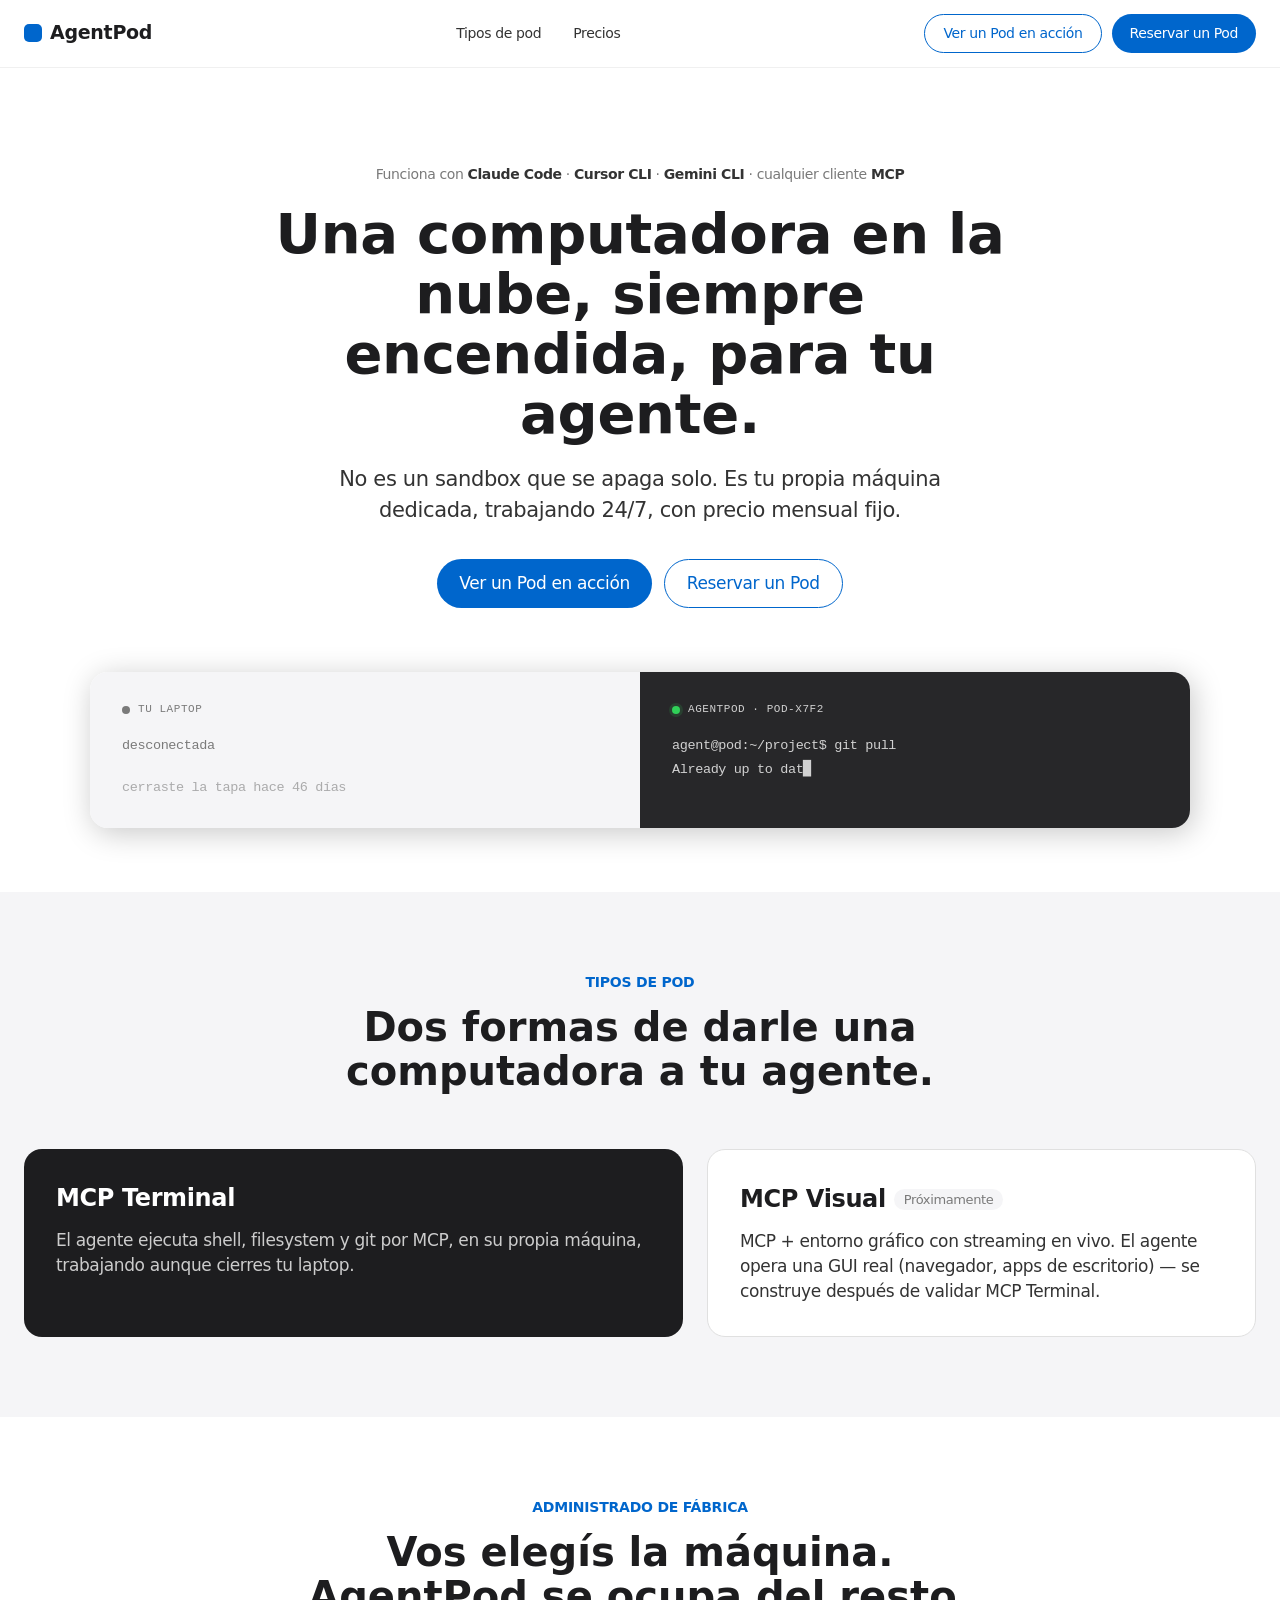
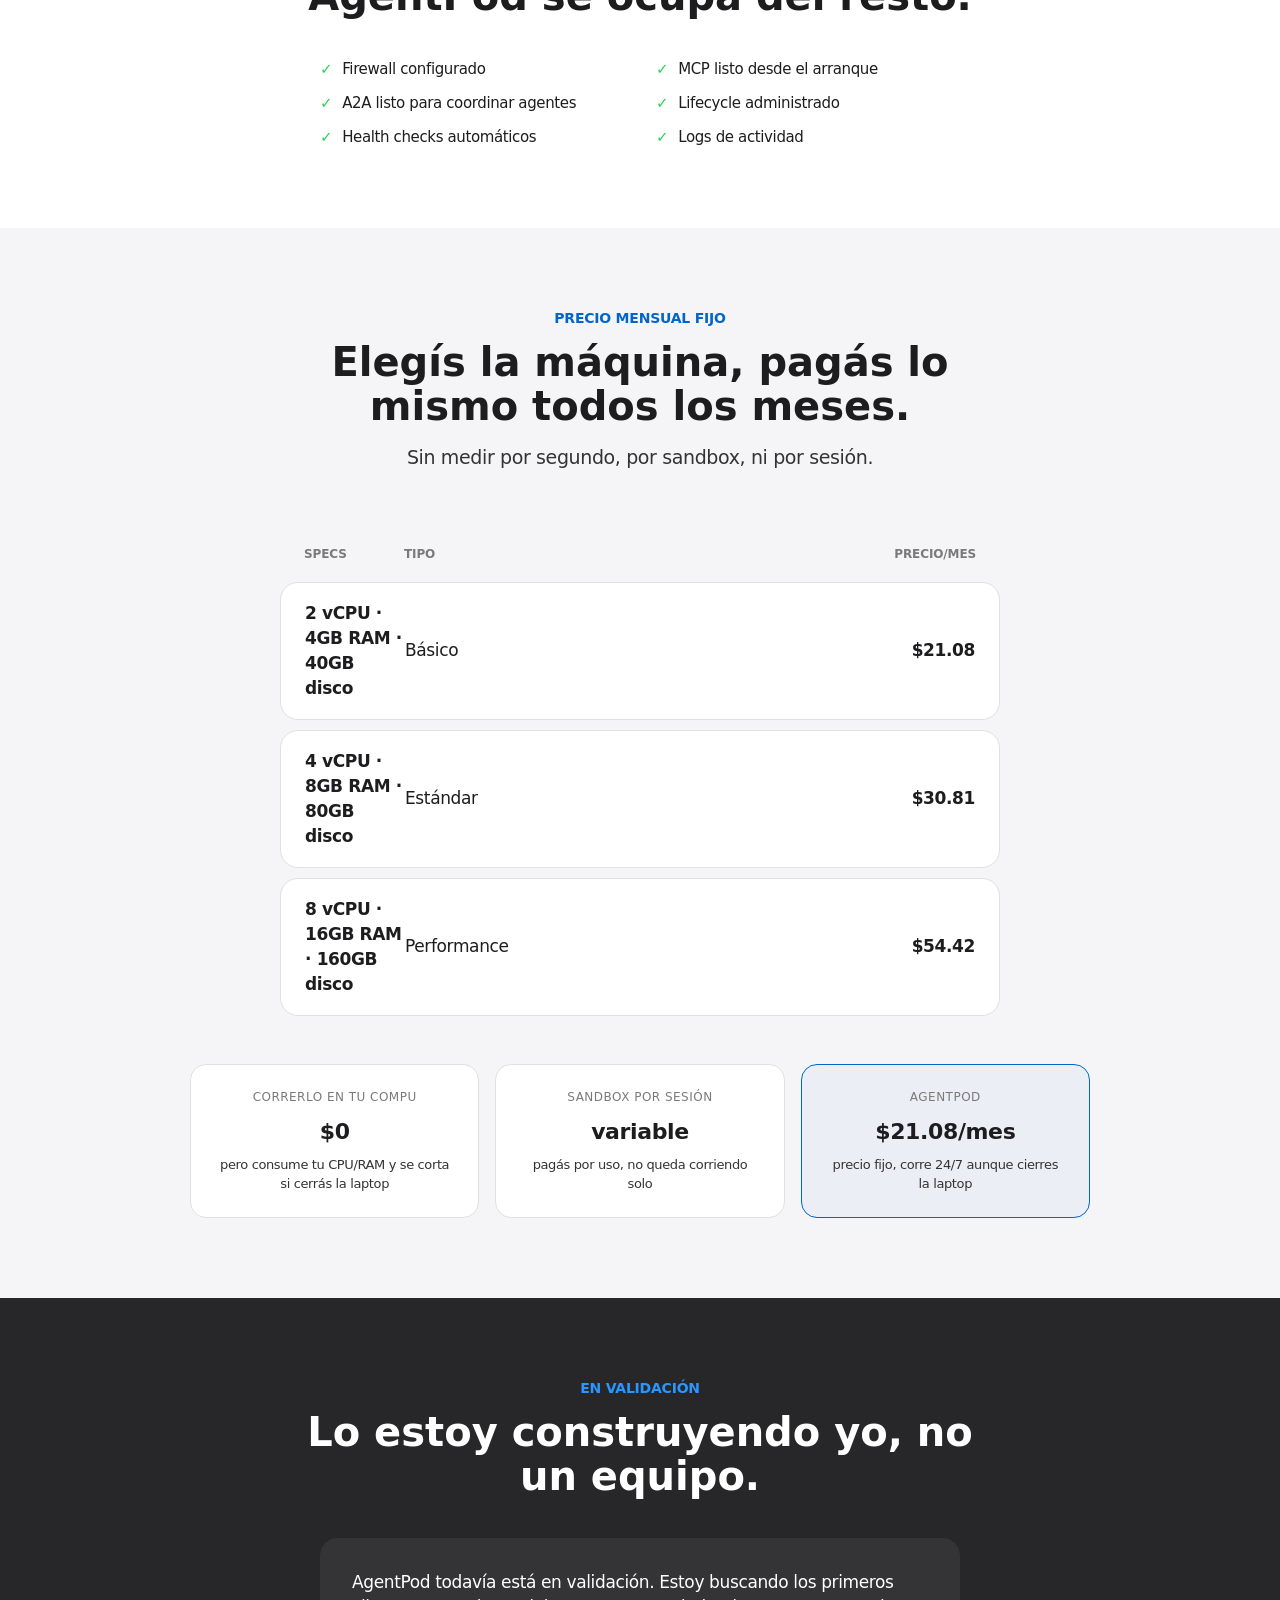
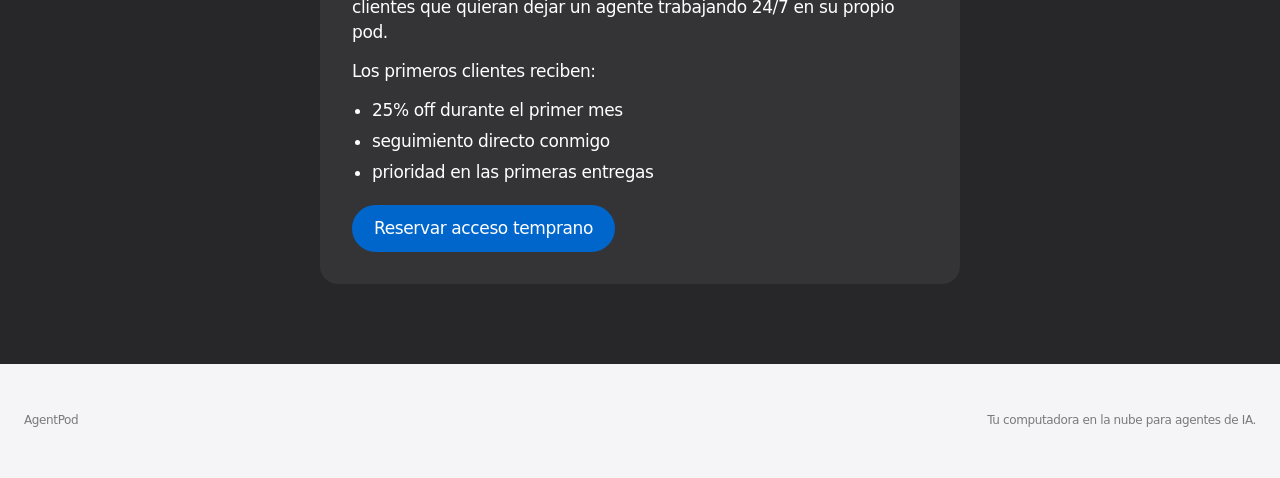
==== commit 75a0b04b: "Sacar todos los estilos inline a clases utilitarias en styles.css Co-Authored-By: Claude Sonnet 5 <n" ====
--- a/index.html
+++ b/index.html
@@ -15,9 +15,9 @@
       <a href="#tipos">Tipos de pod</a>
       <a href="#precios">Precios</a>
     </div>
-    <div style="display:flex; gap:10px;">
-      <a href="pod.html" class="btn btn-secondary" style="padding:8px 18px; font-size:14px;">Ver un Pod en acción</a>
-      <a href="login.html" class="btn btn-primary" style="padding:8px 18px; font-size:14px;">Reservar un Pod</a>
+    <div class="nav-cta-row">
+      <a href="pod.html" class="btn btn-secondary btn-nav">Ver un Pod en acción</a>
+      <a href="login.html" class="btn btn-primary btn-nav">Reservar un Pod</a>
     </div>
   </div>
 </nav>
@@ -36,7 +36,7 @@
       <div class="continuity-col off">
         <div class="continuity-label"><span class="dot off"></span>TU LAPTOP</div>
         <div>desconectada</div>
-        <div style="margin-top:18px; opacity:.6;">cerraste la tapa hace 46 días</div>
+        <div class="off-detail">cerraste la tapa hace 46 días</div>
       </div>
       <div class="continuity-col on">
         <div class="continuity-label"><span class="dot on"></span>AGENTPOD · pod-x7f2</div>
@@ -56,7 +56,7 @@
         <p>El agente ejecuta shell, filesystem y git por MCP, en su propia máquina, trabajando aunque cierres tu laptop.</p>
       </div>
       <div class="pod-card">
-        <h3>MCP Visual <span style="font-size:13px; font-weight:500; color:var(--disabled); background:var(--parchment); padding:3px 10px; border-radius:9999px; vertical-align:middle;">Próximamente</span></h3>
+        <h3>MCP Visual <span class="badge-inline-tag">Próximamente</span></h3>
         <p>MCP + entorno gráfico con streaming en vivo. El agente opera una GUI real (navegador, apps de escritorio) — se construye después de validar MCP Terminal.</p>
       </div>
     </div>
@@ -127,10 +127,10 @@
 </section>
 
 <section class="dark">
-  <div class="container" style="text-align:center;">
+  <div class="container text-center">
     <div class="eyebrow">EN VALIDACIÓN</div>
     <h2 class="section-title">Lo estoy construyendo yo, no un equipo.</h2>
-    <div class="founder-note" style="background:rgba(255,255,255,0.06); color:inherit;">
+    <div class="founder-note founder-note-dark">
       <p>AgentPod todavía está en validación. Estoy buscando los primeros clientes que quieran dejar un agente trabajando 24/7 en su propio pod.</p>
       <p>Los primeros clientes reciben:</p>
       <ul>
--- a/styles.css
+++ b/styles.css
@@ -289,3 +289,40 @@
 
 .cursor { animation: blink 1s step-start infinite; }
 @keyframes blink { 50% { opacity: 0; } }
+
+/* ============ Utilidades (reemplazan estilos inline sueltos) ============ */
+.text-center { text-align: center; }
+.text-muted { color: var(--muted-light); }
+.text-dim { color: var(--disabled); }
+.text-sm { font-size: 13px; }
+.text-xs { font-size: 12px; }
+.text-success { color: #1a7f37; }
+.mt-2 { margin-top: 16px; }
+.mt-3 { margin-top: 24px; }
+.mt-4 { margin-top: 32px; }
+.mb-2 { margin-bottom: 16px; }
+.w-full { width: 100%; justify-content: center; }
+.flex-row { display: flex; align-items: center; }
+.gap-2 { gap: 10px; }
+.gap-3 { gap: 14px; }
+.no-border { border-bottom: none; }
+.badge-inline-tag { font-size: 13px; font-weight: 500; color: var(--disabled); background: var(--parchment); padding: 3px 10px; border-radius: 9999px; vertical-align: middle; }
+.max-480 { max-width: 480px; margin: 0 auto; }
+.opacity-disabled { opacity: .5; cursor: not-allowed; }
+.fine-text { font-size: 13px; color: var(--muted-light); margin-bottom: 16px; }
+.link-plain { text-decoration: none; color: inherit; }
+.billing-layout { grid-template-columns: 1fr 320px; }
+.summary-static { position: static; }
+.invoice-header { background: var(--parchment); font-family: 'IBM Plex Mono', monospace; font-size: 11.5px; color: var(--muted-light); }
+.section-label { font-size: 14px; margin-bottom: 16px; }
+.nav-cta-row { display: flex; gap: 10px; }
+.btn-nav { padding: 8px 18px; font-size: 14px; }
+.off-detail { margin-top: 18px; opacity: .6; }
+.founder-note-dark { background: rgba(255,255,255,0.06); color: inherit; }
+.ready-block { display: none; max-width: 480px; margin: 48px auto 0; text-align: center; }
+.ready-block h2 { font-size: 22px; font-weight: 600; margin-bottom: 8px; }
+.ready-block .ready-sub { color: var(--muted-light); margin-bottom: 24px; }
+.ready-block .ready-fine { font-size: 13px; color: var(--disabled); margin-bottom: 20px; }
+.ready-actions { display: flex; gap: 10px; justify-content: center; }
+.pod-title { font-size: 24px; }
+.text-ink { color: var(--ink); }
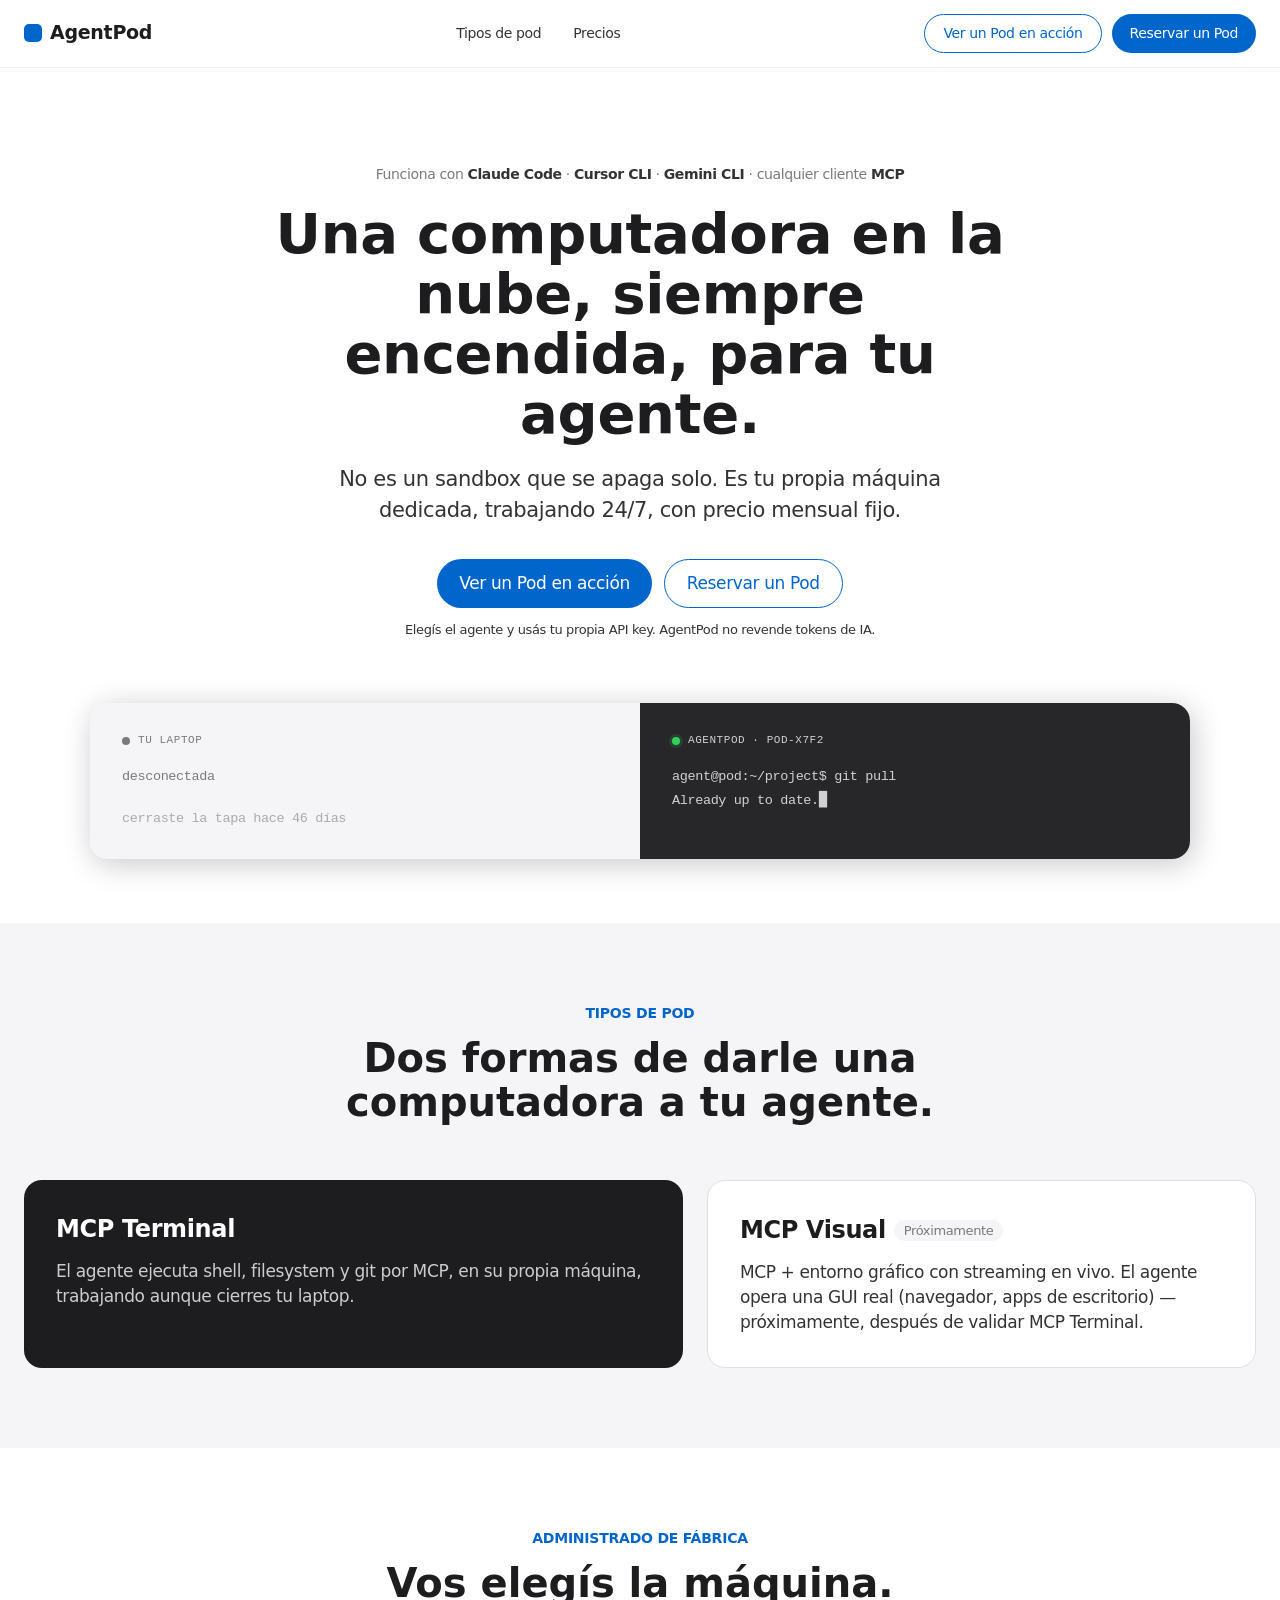
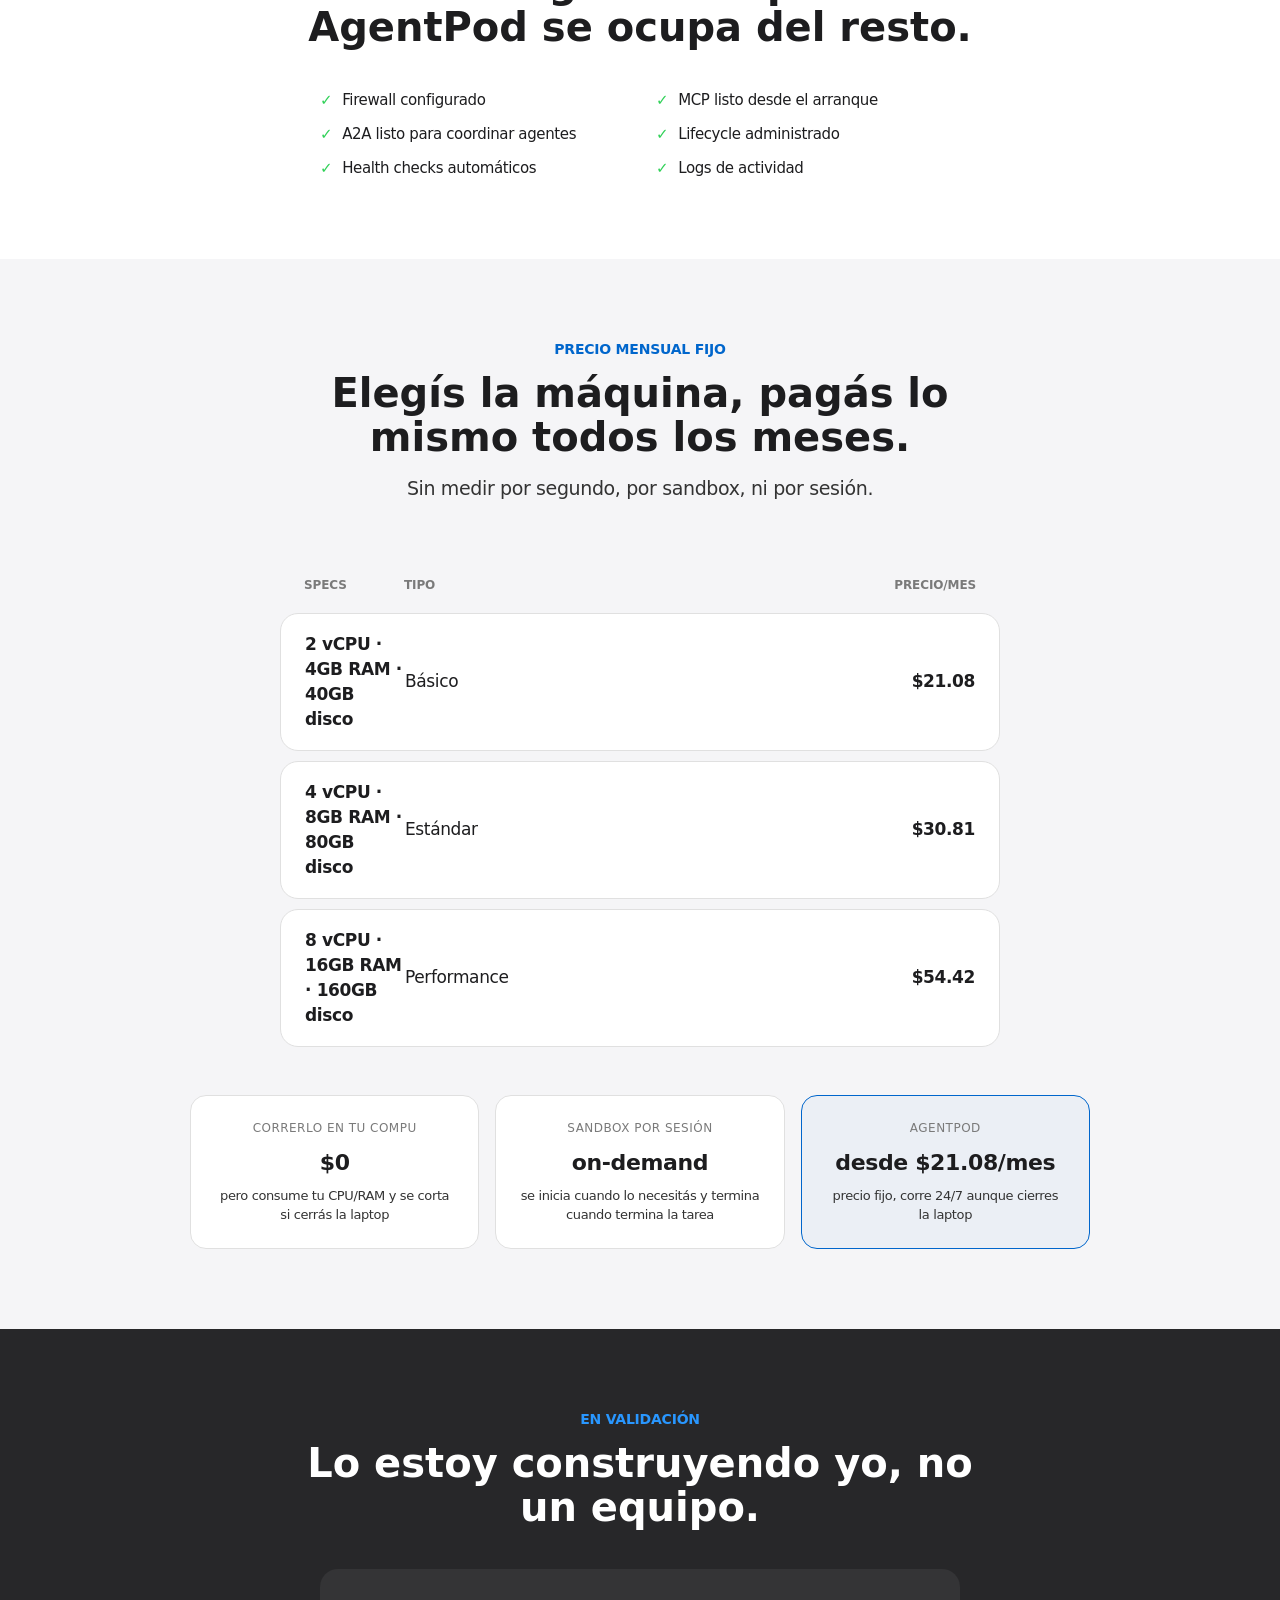
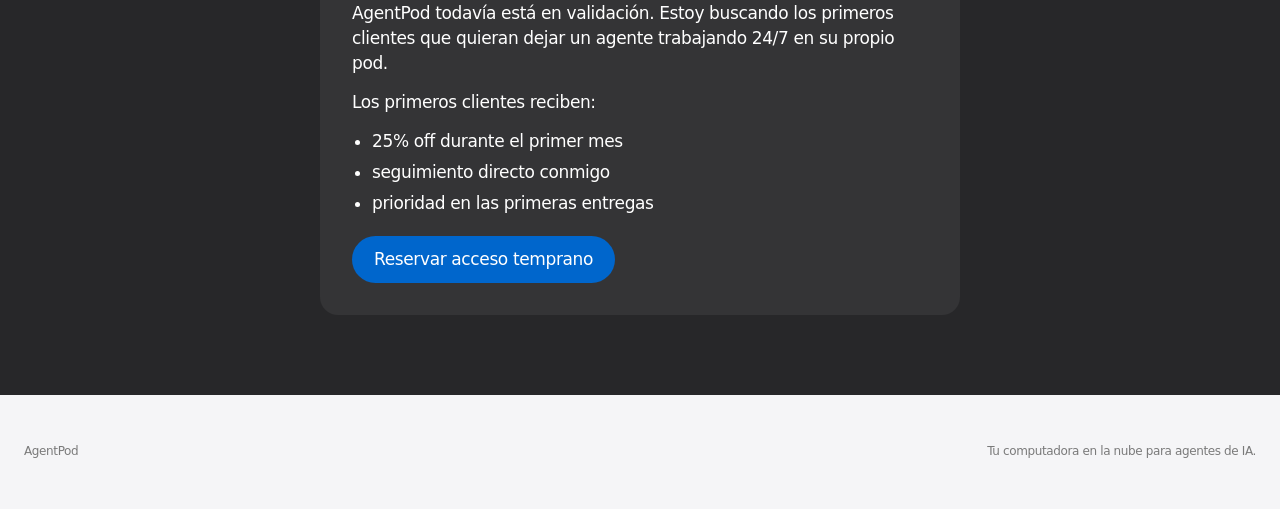
==== commit 3dcc761c: "Corregir hallazgos de la auditoría externa (checkout, reserva vs compra, fechas, responsive) - check" ====
--- a/index.html
+++ b/index.html
@@ -17,7 +17,7 @@
     </div>
     <div class="nav-cta-row">
       <a href="pod.html" class="btn btn-secondary btn-nav">Ver un Pod en acción</a>
-      <a href="login.html" class="btn btn-primary btn-nav">Reservar un Pod</a>
+      <a href="reserva.html" class="btn btn-primary btn-nav">Reservar un Pod</a>
     </div>
   </div>
 </nav>
@@ -29,8 +29,9 @@
     <p class="subtitle">No es un sandbox que se apaga solo. Es tu propia máquina dedicada, trabajando 24/7, con precio mensual fijo.</p>
     <div class="cta-row">
       <a href="pod.html" class="btn btn-primary">Ver un Pod en acción</a>
-      <a href="login.html" class="btn btn-secondary">Reservar un Pod</a>
+      <a href="reserva.html" class="btn btn-secondary">Reservar un Pod</a>
     </div>
+    <p class="fine-text text-center byok-note">Elegís el agente y usás tu propia API key. AgentPod no revende tokens de IA.</p>
 
     <div class="continuity">
       <div class="continuity-col off">
@@ -57,7 +58,7 @@
       </div>
       <div class="pod-card">
         <h3>MCP Visual <span class="badge-inline-tag">Próximamente</span></h3>
-        <p>MCP + entorno gráfico con streaming en vivo. El agente opera una GUI real (navegador, apps de escritorio) — se construye después de validar MCP Terminal.</p>
+        <p>MCP + entorno gráfico con streaming en vivo. El agente opera una GUI real (navegador, apps de escritorio) — próximamente, después de validar MCP Terminal.</p>
       </div>
     </div>
   </div>
@@ -114,12 +115,12 @@
       </div>
       <div class="compare-card">
         <div class="compare-label">Sandbox por sesión</div>
-        <div class="compare-value">variable</div>
-        <div class="compare-note">pagás por uso, no queda corriendo solo</div>
+        <div class="compare-value">on-demand</div>
+        <div class="compare-note">se inicia cuando lo necesitás y termina cuando termina la tarea</div>
       </div>
       <div class="compare-card featured">
         <div class="compare-label">AgentPod</div>
-        <div class="compare-value">$21.08/mes</div>
+        <div class="compare-value">desde $21.08/mes</div>
         <div class="compare-note">precio fijo, corre 24/7 aunque cierres la laptop</div>
       </div>
     </div>
@@ -138,7 +139,7 @@
         <li>seguimiento directo conmigo</li>
         <li>prioridad en las primeras entregas</li>
       </ul>
-      <a href="login.html" class="btn btn-primary">Reservar acceso temprano</a>
+      <a href="reserva.html" class="btn btn-primary">Reservar acceso temprano</a>
     </div>
   </div>
 </section>
--- a/styles.css
+++ b/styles.css
@@ -323,6 +323,35 @@
 .ready-block h2 { font-size: 22px; font-weight: 600; margin-bottom: 8px; }
 .ready-block .ready-sub { color: var(--muted-light); margin-bottom: 24px; }
 .ready-block .ready-fine { font-size: 13px; color: var(--disabled); margin-bottom: 20px; }
-.ready-actions { display: flex; gap: 10px; justify-content: center; }
+.ready-actions { display: flex; gap: 10px; justify-content: center; flex-wrap: wrap; }
+.byok-note { max-width: 520px; margin: 12px auto 0; }
 .pod-title { font-size: 24px; }
 .text-ink { color: var(--ink); }
+
+/* ============ Responsive ============ */
+@media (max-width: 900px) {
+  h1.hero-title { font-size: 38px; }
+  .subtitle { font-size: 18px; }
+  .continuity { grid-template-columns: 1fr; }
+  .config-layout { grid-template-columns: 1fr; }
+  .summary-card { position: static; }
+  .pod-types { grid-template-columns: 1fr; }
+  .managed-list { grid-template-columns: 1fr; }
+  .compare-grid { grid-template-columns: 1fr; }
+  .price-row { grid-template-columns: 1fr; gap: 4px; text-align: left; }
+  .price-row .price { text-align: left; }
+  .price-row.header { display: none; }
+  .resize-grid { grid-template-columns: 1fr; }
+}
+
+@media (max-width: 640px) {
+  nav .container { flex-wrap: wrap; gap: 10px; }
+  .nav-links { order: 3; width: 100%; justify-content: center; gap: 20px; }
+  .nav-cta-row { flex-wrap: wrap; }
+  h1.hero-title { font-size: 30px; }
+  header.hero { padding: 56px 0 40px; }
+  .cta-row { flex-direction: column; align-items: stretch; }
+  .cta-row .btn { width: 100%; }
+  .page-header h1 { font-size: 24px; }
+  .activity-row { grid-template-columns: 1fr; gap: 2px; }
+}
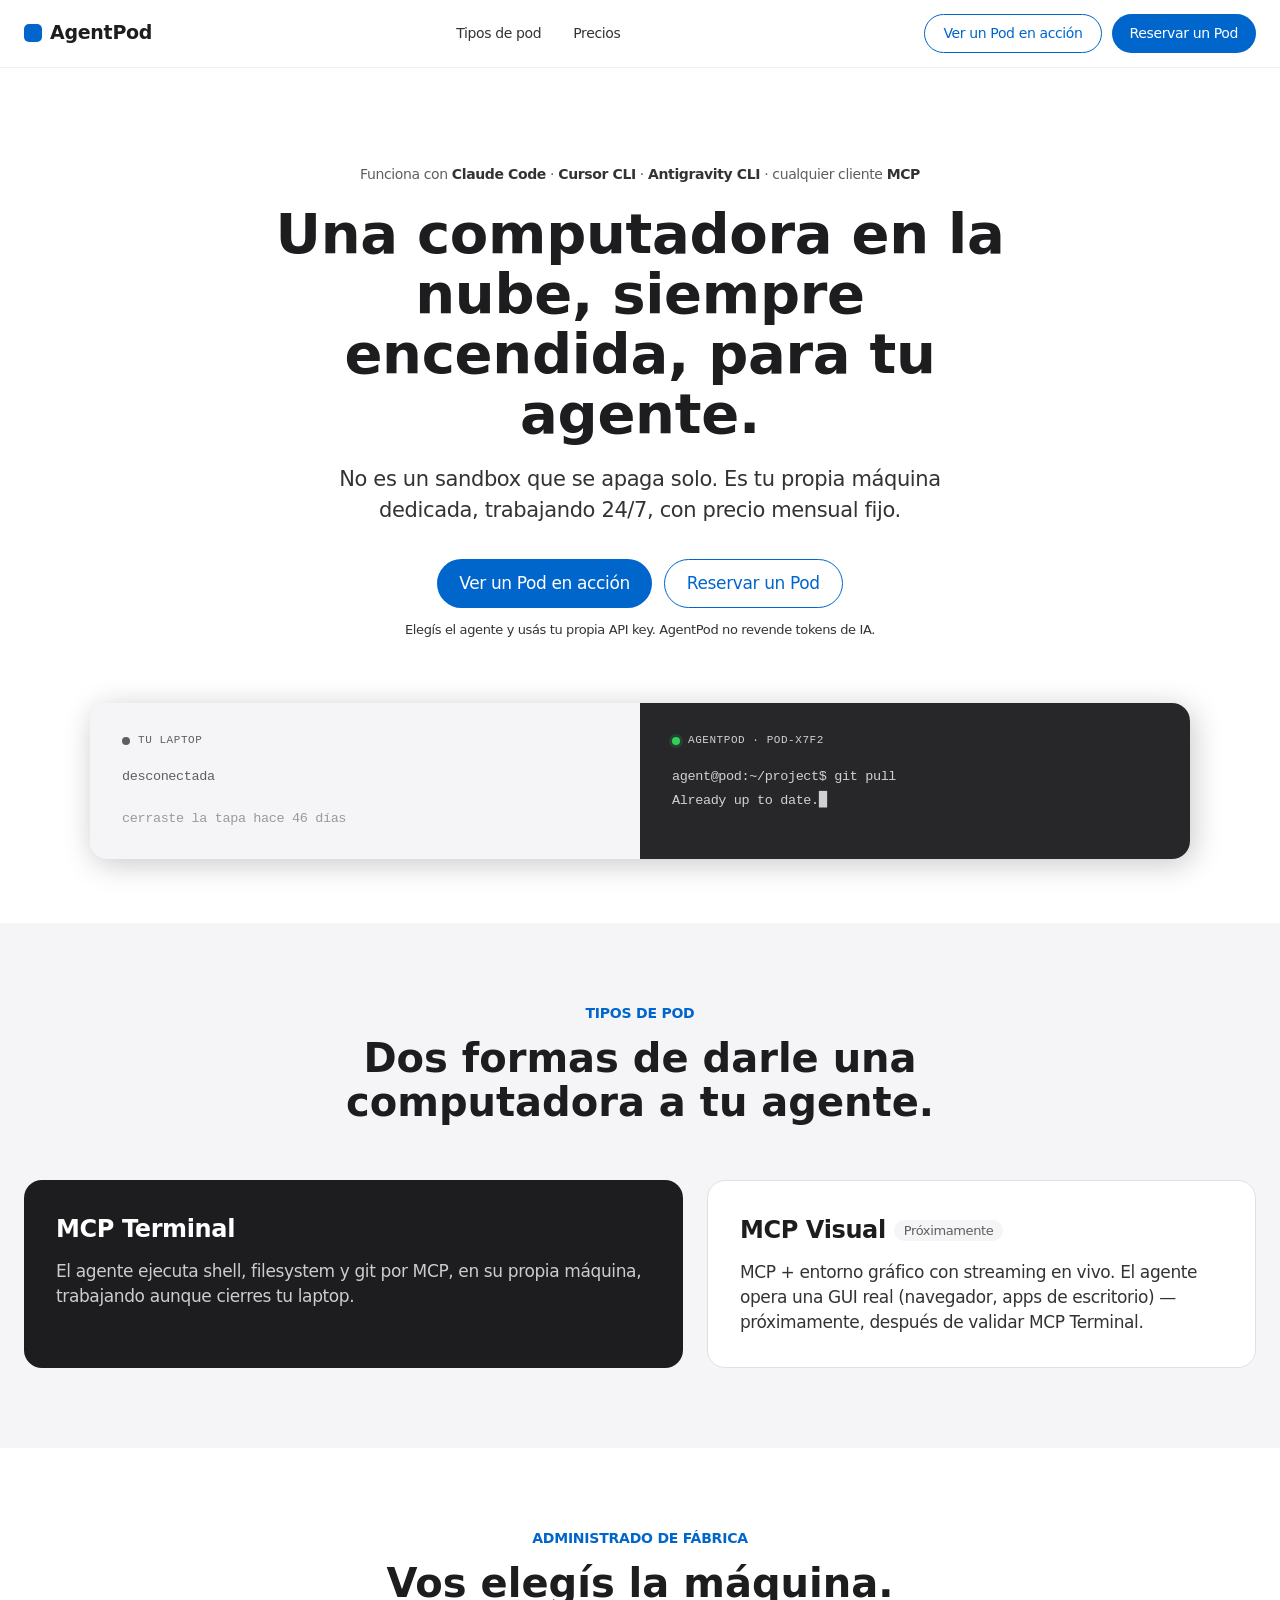
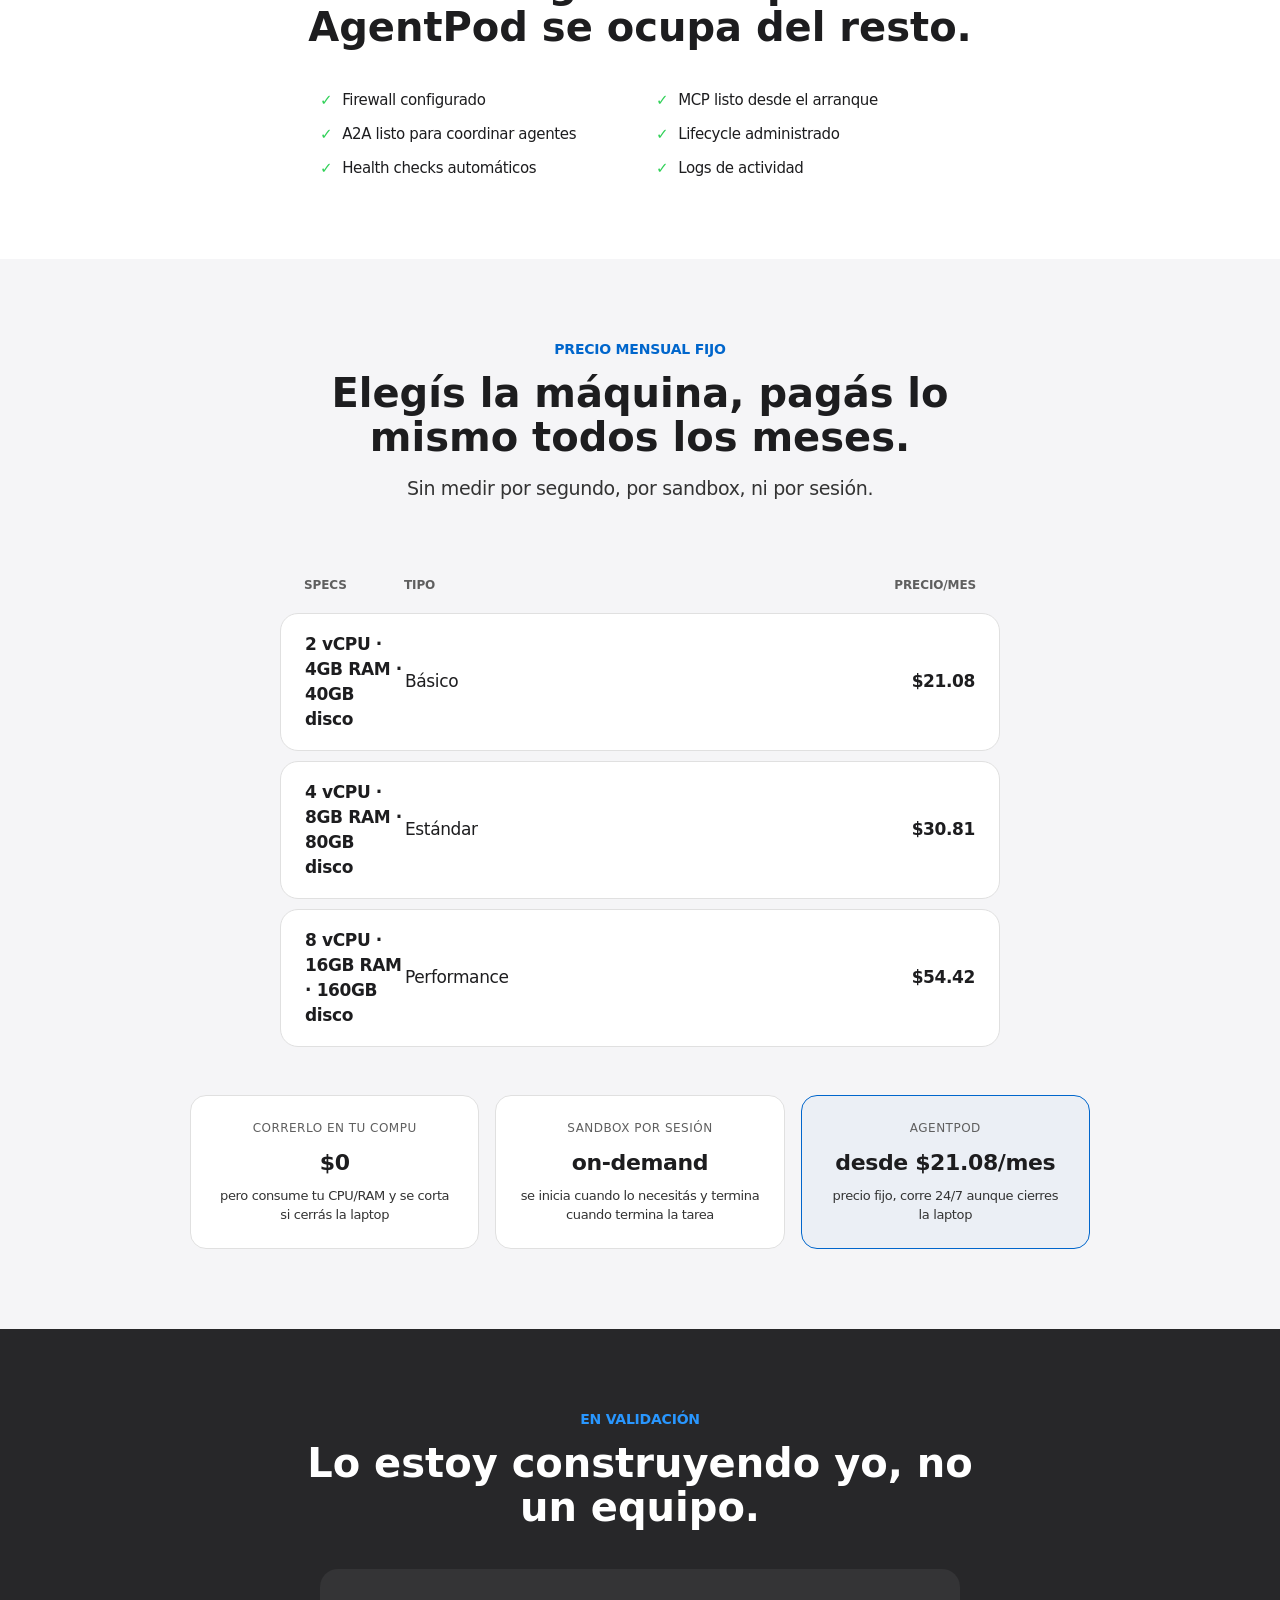
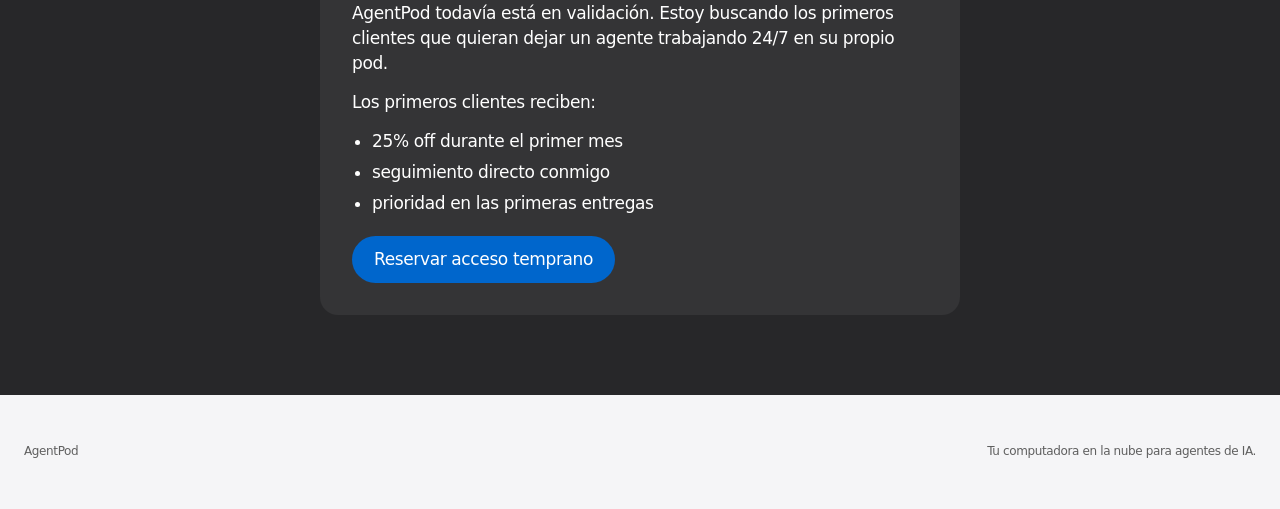
==== commit acd4a16a: "Reemplazar Gemini CLI por Antigravity CLI (Google discontinuó Gemini CLI el 18 jun 2026) Verificado " ====
--- a/index.html
+++ b/index.html
@@ -24,7 +24,7 @@
 
 <header class="hero">
   <div class="container">
-    <div class="trust-line">Funciona con <b>Claude Code</b> · <b>Cursor CLI</b> · <b>Gemini CLI</b> · cualquier cliente <b>MCP</b></div>
+    <div class="trust-line">Funciona con <b>Claude Code</b> · <b>Cursor CLI</b> · <b>Antigravity CLI</b> · cualquier cliente <b>MCP</b></div>
     <h1 class="hero-title">Una computadora en la nube, siempre encendida, para tu agente.</h1>
     <p class="subtitle">No es un sandbox que se apaga solo. Es tu propia máquina dedicada, trabajando 24/7, con precio mensual fijo.</p>
     <div class="cta-row">
--- a/styles.css
+++ b/styles.css
@@ -10,7 +10,7 @@
   --white-text: #ffffff;
   --muted-dark: #cccccc;
   --muted-light: #333333;
-  --disabled: #7a7a7a;
+  --disabled: #5f5f5f;
   --divider: #f0f0f0;
   --hairline: #e0e0e0;
 }
@@ -266,7 +266,8 @@
 .check-row.active .check-icon::after { content: ''; width: 8px; height: 8px; border-radius: 50%; background: var(--blue); }
 
 /* ============ Bloque JSON (config MCP) ============ */
-.json-block { background: var(--ink); color: #d1d1d1; border-radius: 12px; padding: 20px; font-family: "SF Mono", "IBM Plex Mono", monospace; font-size: 13px; line-height: 1.7; overflow-x: auto; white-space: pre; position: relative; }
+.json-wrap { position: relative; }
+.json-block { background: var(--ink); color: #d1d1d1; border-radius: 12px; padding: 20px; font-family: "SF Mono", "IBM Plex Mono", monospace; font-size: 13px; line-height: 1.7; overflow-x: auto; white-space: pre; }
 .json-block .key { color: #7ee787; }
 .json-block .str { color: #a5d6ff; }
 .copy-btn { position: absolute; top: 12px; right: 12px; font-size: 12px; padding: 5px 12px; border-radius: 8px; border: 1px solid rgba(255,255,255,0.2); background: rgba(255,255,255,0.06); color: #d1d1d1; cursor: pointer; }
@@ -286,6 +287,23 @@
 .checkout-total .amount { font-size: 40px; font-weight: 600; }
 .checkout-total .cadence { font-size: 13px; color: var(--disabled); margin-top: 4px; }
 .checkout-fine { font-size: 12.5px; color: var(--disabled); line-height: 1.6; margin: 20px 0; }
+.is-disabled { pointer-events: none; opacity: .5; }
+.demo-disclosure { font-size: 12px; color: var(--disabled); text-align: center; margin-top: 12px; }
+.category-hidden { display: none; }
+
+/* ============ Formulario de reserva (Formspree) ============ */
+.reserva-form { display: flex; flex-direction: column; gap: 10px; margin-top: 8px; }
+.reserva-form input[type="text"],
+.reserva-form input[type="email"],
+.reserva-form textarea {
+  width: 100%; padding: 12px 14px; border-radius: 12px; border: 1px solid var(--hairline);
+  font-family: inherit; font-size: 15px; color: var(--ink); background: var(--white); resize: vertical;
+}
+.reserva-form input:focus, .reserva-form textarea:focus { outline: none; border-color: var(--blue); }
+.reserva-form input[aria-invalid="true"], .reserva-form textarea[aria-invalid="true"] { border-color: #cf222e; }
+.reserva-error { font-size: 12.5px; color: #cf222e; }
+.reserva-success { font-size: 14px; color: #1a7f37; background: rgba(26,127,55,0.08); border-radius: 12px; padding: 14px 18px; margin-bottom: 14px; text-align: center; }
+.reserva-success:empty { display: none; }
 
 .cursor { animation: blink 1s step-start infinite; }
 @keyframes blink { 50% { opacity: 0; } }
@@ -354,4 +372,10 @@
   .cta-row .btn { width: 100%; }
   .page-header h1 { font-size: 24px; }
   .activity-row { grid-template-columns: 1fr; gap: 2px; }
-}
+  .pod-row { flex-direction: column; align-items: flex-start; gap: 12px; }
+  .pod-row-right { width: 100%; flex-wrap: wrap; justify-content: space-between; }
+  .info-row, .checkout-line, .summary-line, .token-row { flex-wrap: wrap; }
+  .checkout-card, .checkout-card.max-480 { padding: 24px 20px; }
+  .billing-layout { grid-template-columns: 1fr; }
+  .invoice-row { grid-template-columns: 1fr 1fr; row-gap: 4px; }
+}
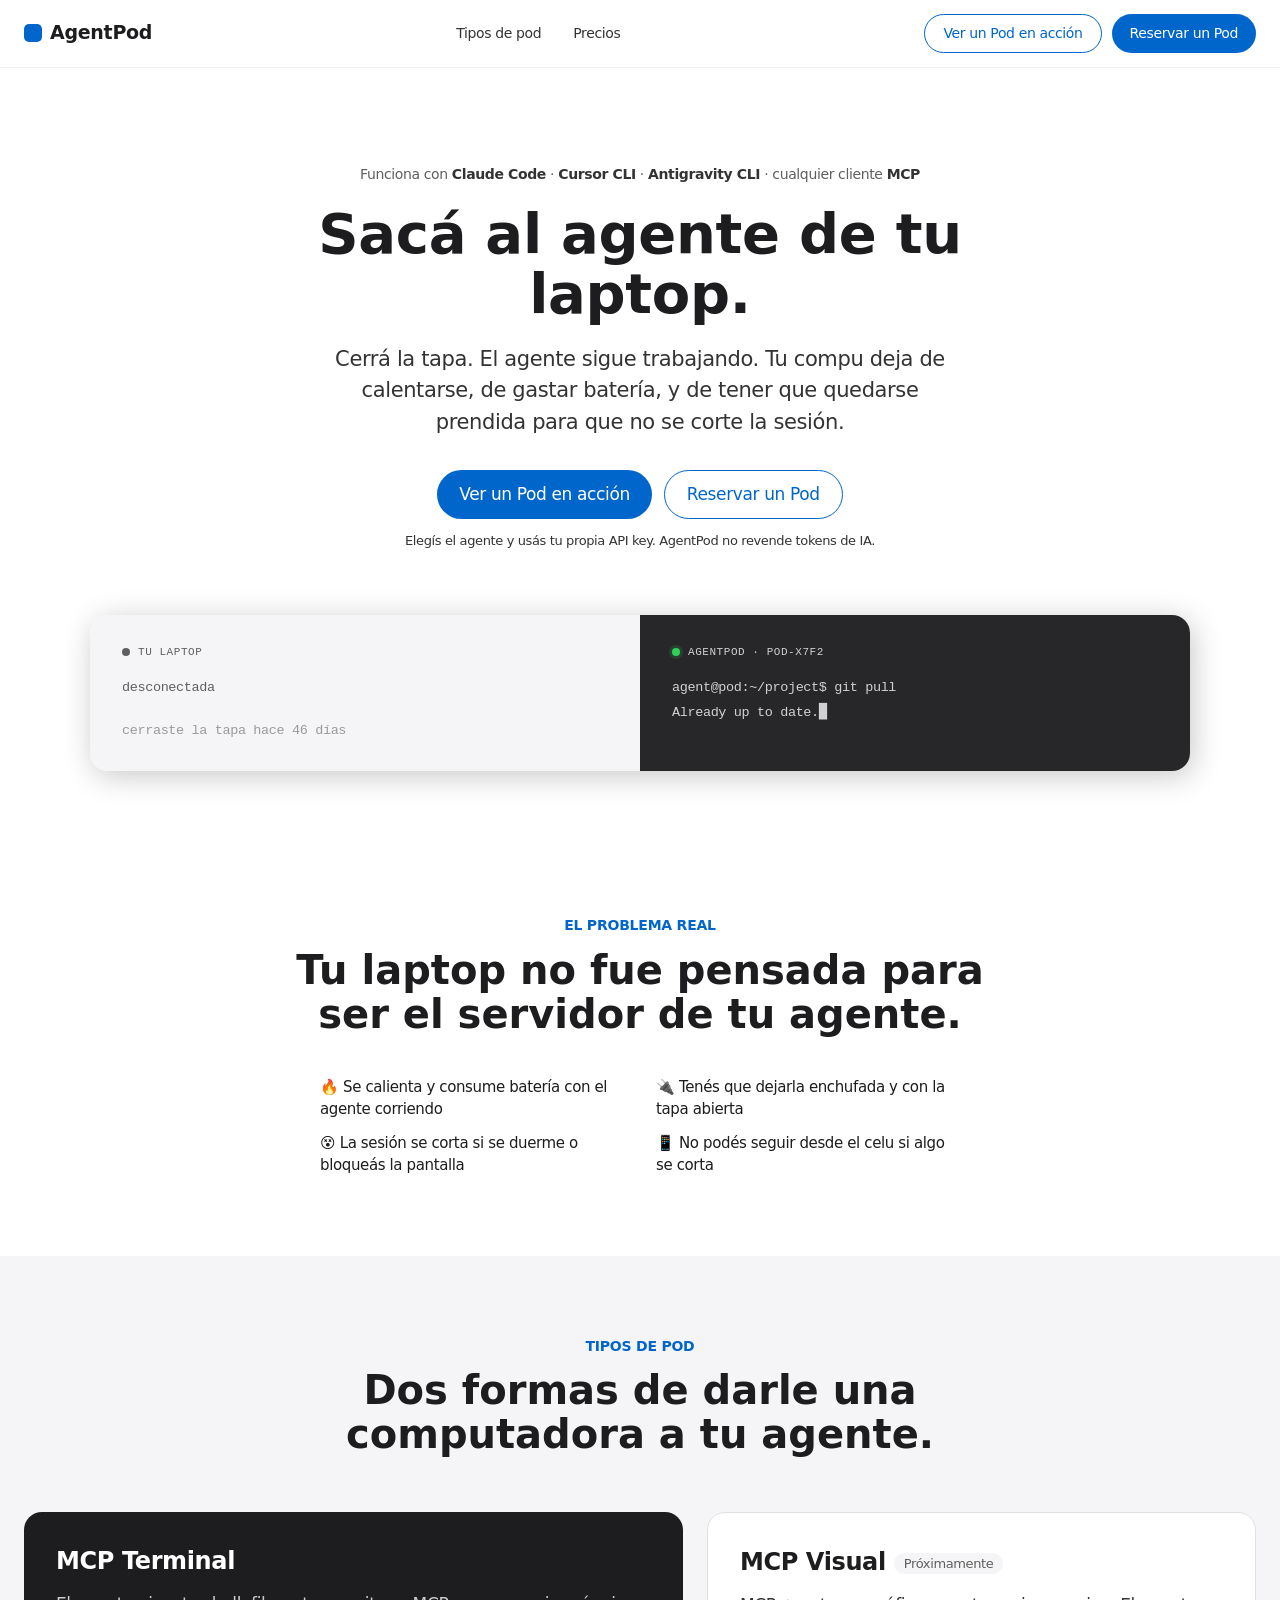
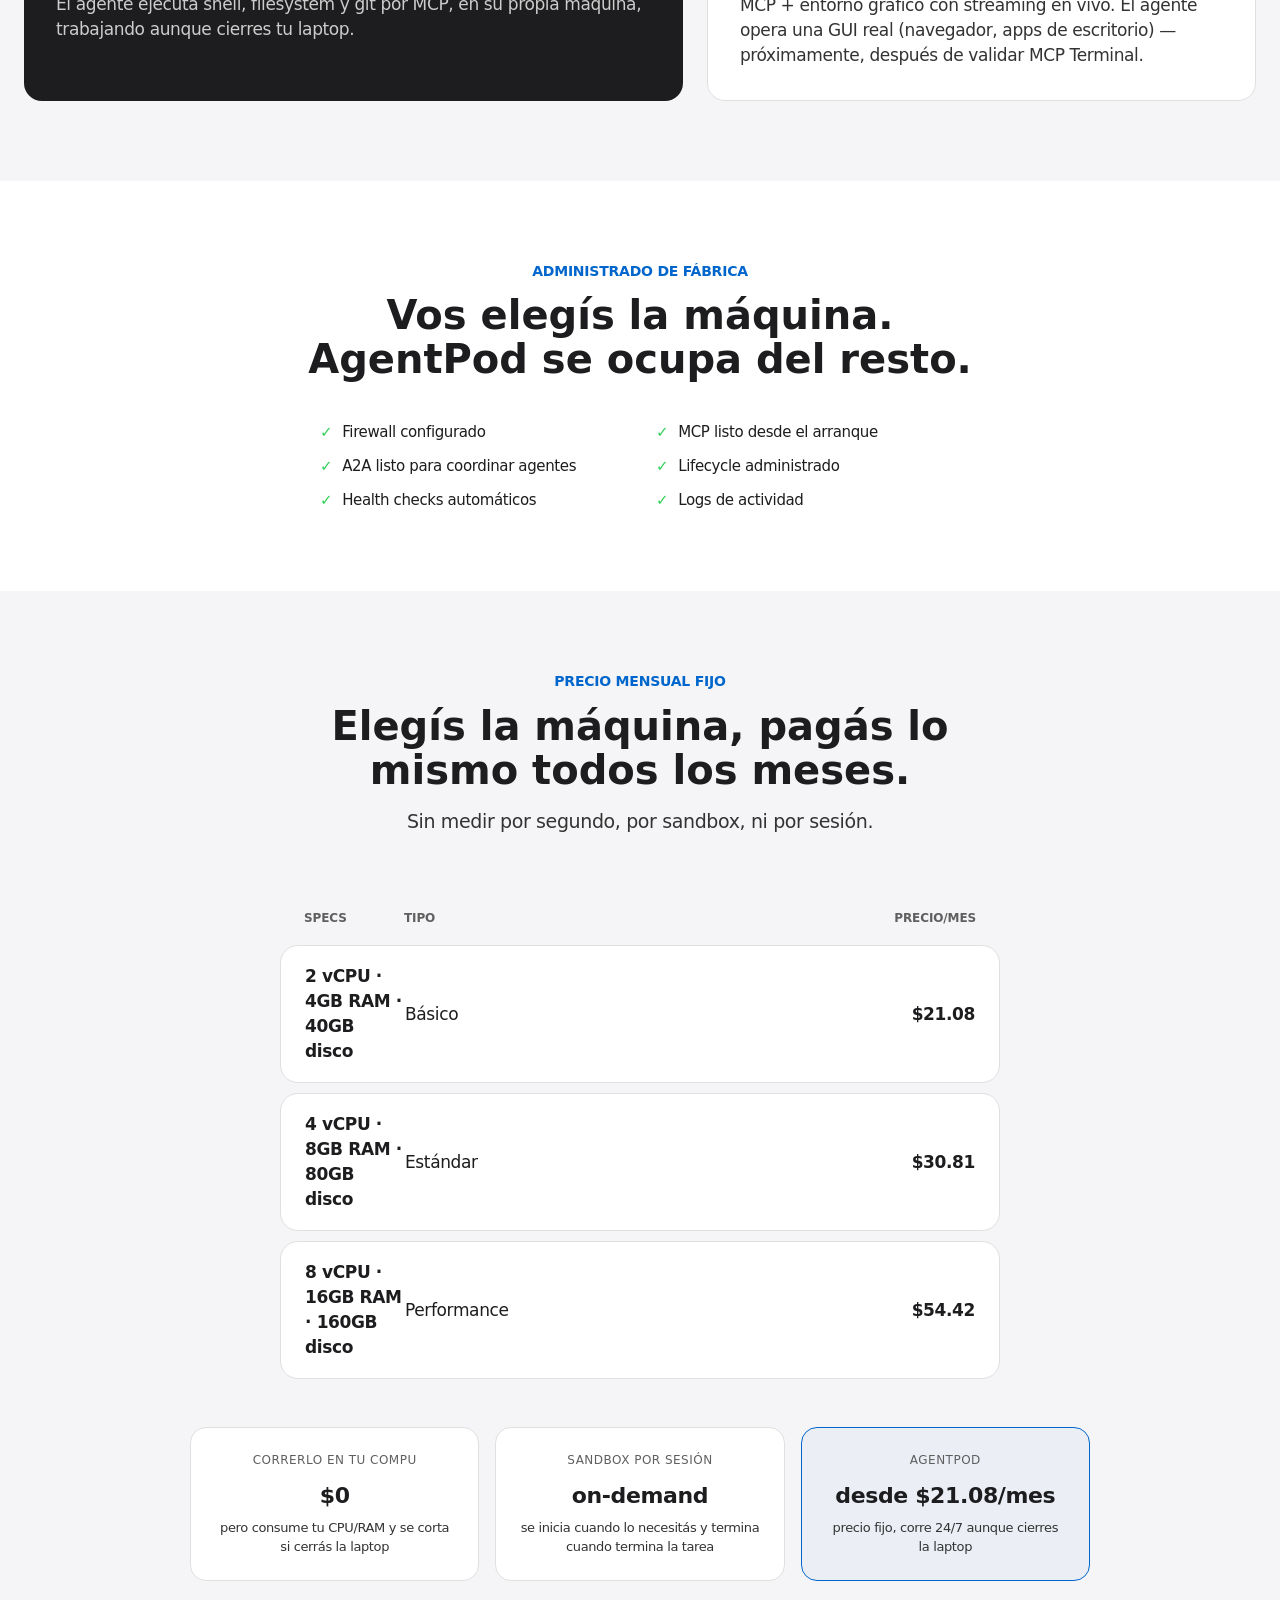
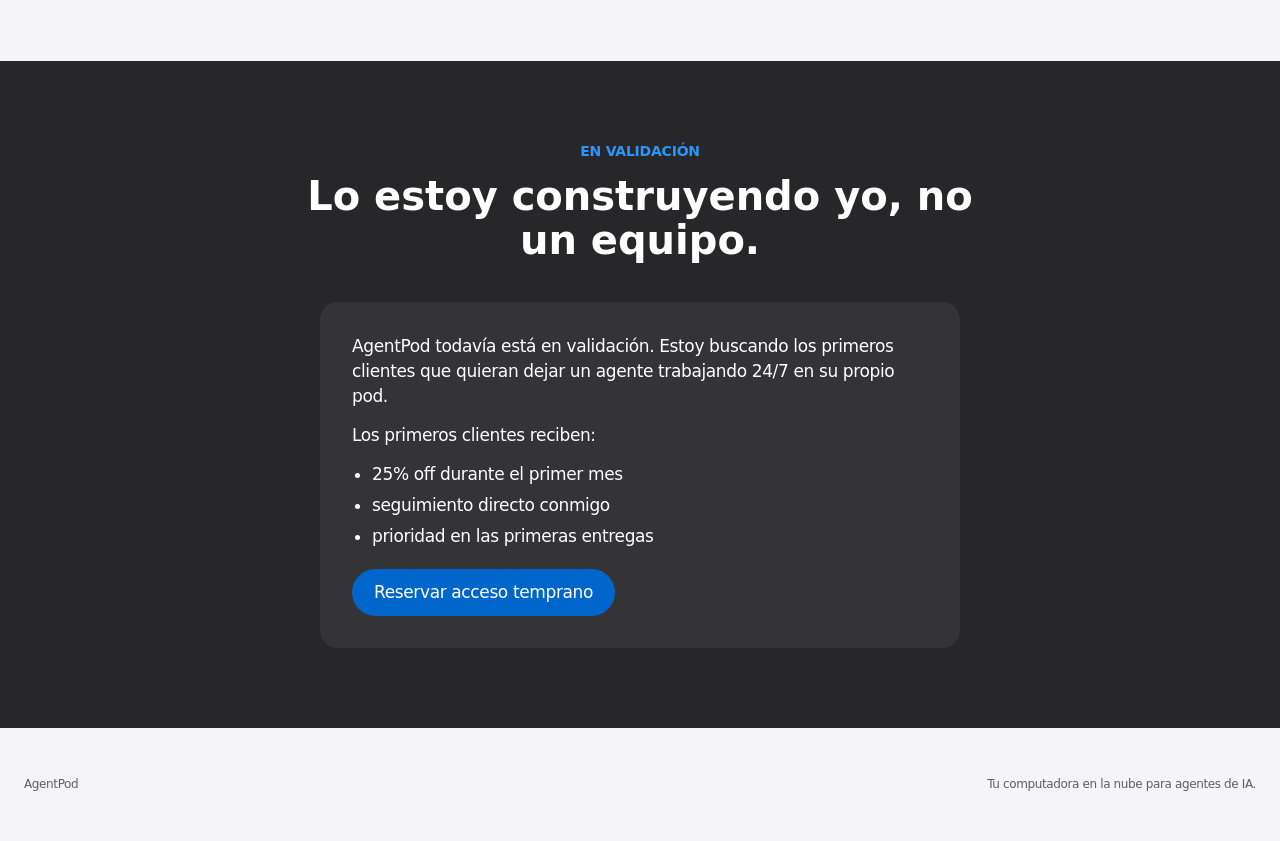
==== commit b288a298: "Cambiar mensaje del hero: 'sacá al agente de tu laptop' en vez de 'computadora siempre encendida' Ve" ====
--- a/index.html
+++ b/index.html
@@ -3,7 +3,7 @@
 <head>
 <meta charset="UTF-8">
 <meta name="viewport" content="width=device-width, initial-scale=1.0">
-<title>AgentPod — Tu computadora en la nube para agentes de IA</title>
+<title>AgentPod — Sacá al agente de tu laptop</title>
 <link rel="stylesheet" href="styles.css">
 </head>
 <body>
@@ -25,8 +25,8 @@
 <header class="hero">
   <div class="container">
     <div class="trust-line">Funciona con <b>Claude Code</b> · <b>Cursor CLI</b> · <b>Antigravity CLI</b> · cualquier cliente <b>MCP</b></div>
-    <h1 class="hero-title">Una computadora en la nube, siempre encendida, para tu agente.</h1>
-    <p class="subtitle">No es un sandbox que se apaga solo. Es tu propia máquina dedicada, trabajando 24/7, con precio mensual fijo.</p>
+    <h1 class="hero-title">Sacá al agente de tu laptop.</h1>
+    <p class="subtitle">Cerrá la tapa. El agente sigue trabajando. Tu compu deja de calentarse, de gastar batería, y de tener que quedarse prendida para que no se corte la sesión.</p>
     <div class="cta-row">
       <a href="pod.html" class="btn btn-primary">Ver un Pod en acción</a>
       <a href="reserva.html" class="btn btn-secondary">Reservar un Pod</a>
@@ -46,6 +46,19 @@
     </div>
   </div>
 </header>
+
+<section class="light">
+  <div class="container">
+    <div class="eyebrow">EL PROBLEMA REAL</div>
+    <h2 class="section-title">Tu laptop no fue pensada para ser el servidor de tu agente.</h2>
+    <div class="managed-list">
+      <div class="managed-item">🔥 Se calienta y consume batería con el agente corriendo</div>
+      <div class="managed-item">🔌 Tenés que dejarla enchufada y con la tapa abierta</div>
+      <div class="managed-item">😵 La sesión se corta si se duerme o bloqueás la pantalla</div>
+      <div class="managed-item">📱 No podés seguir desde el celu si algo se corta</div>
+    </div>
+  </div>
+</section>
 
 <section id="tipos" class="parchment">
   <div class="container">
